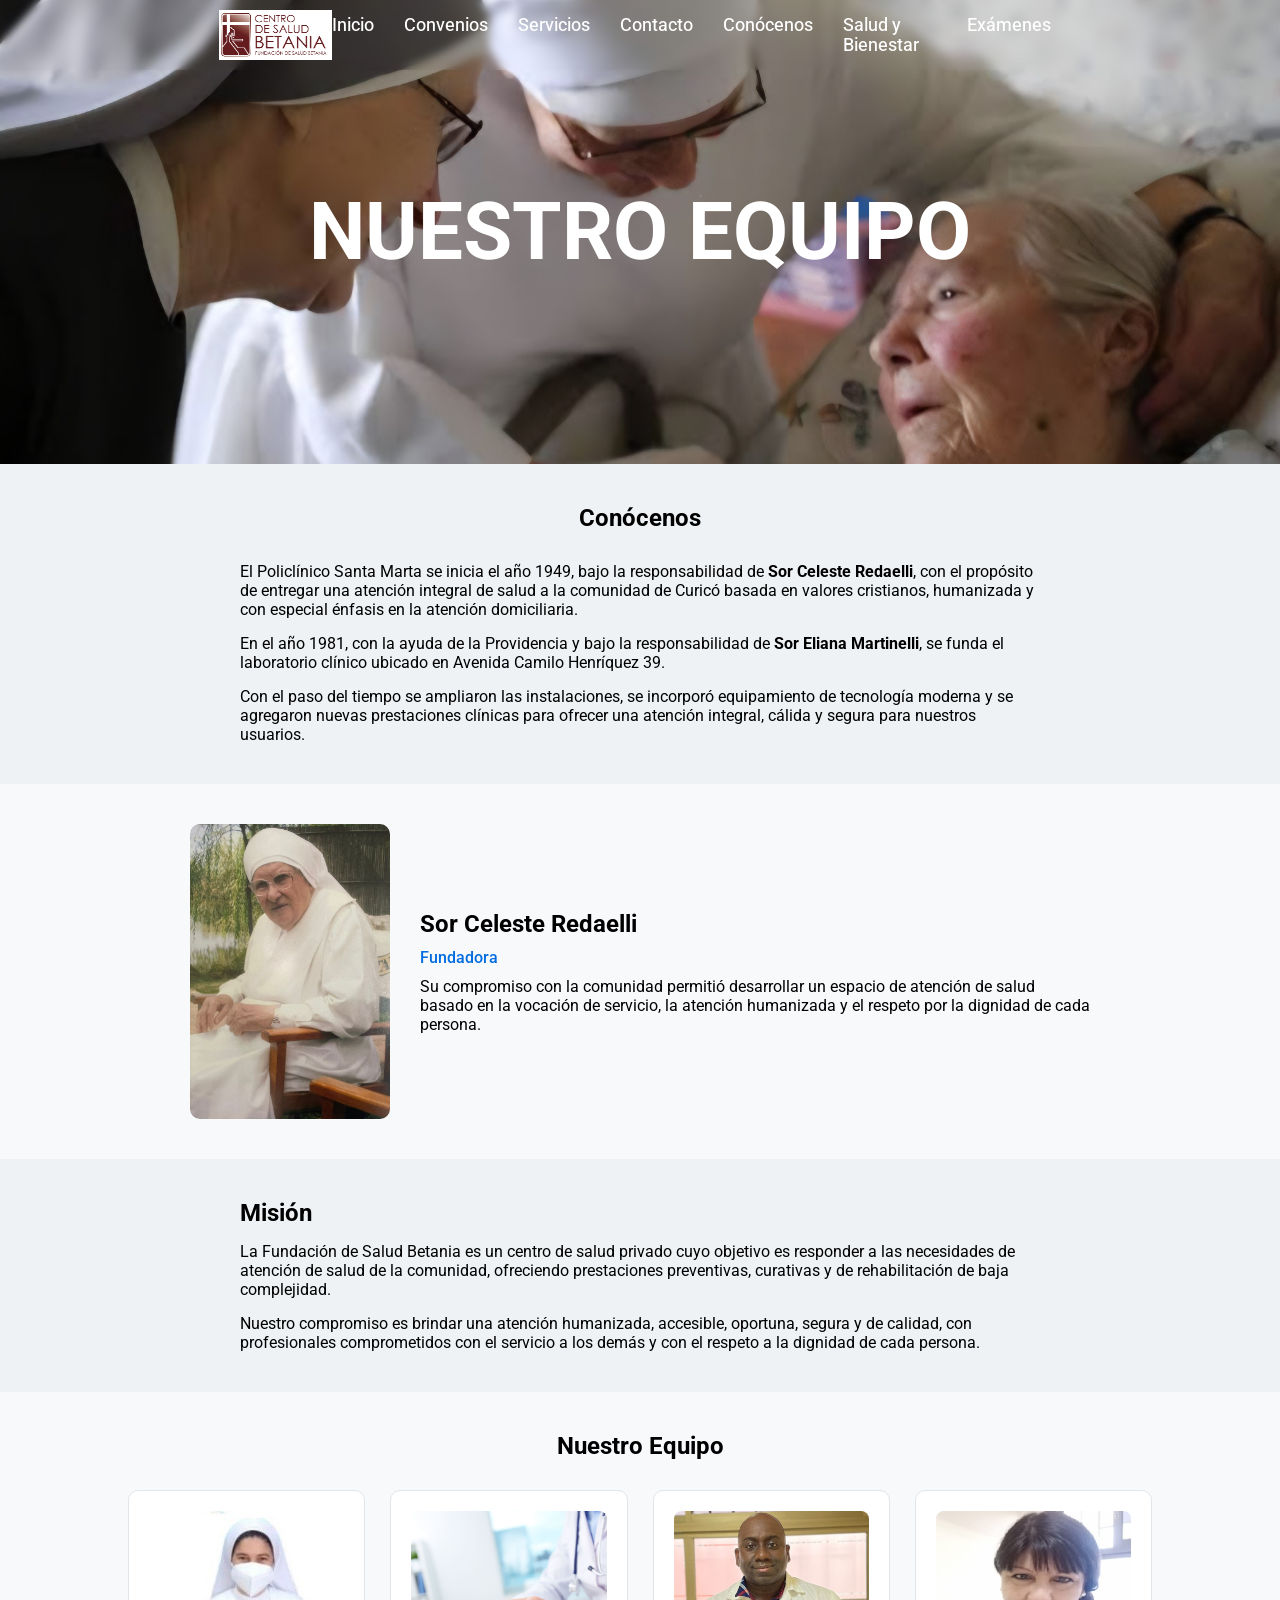
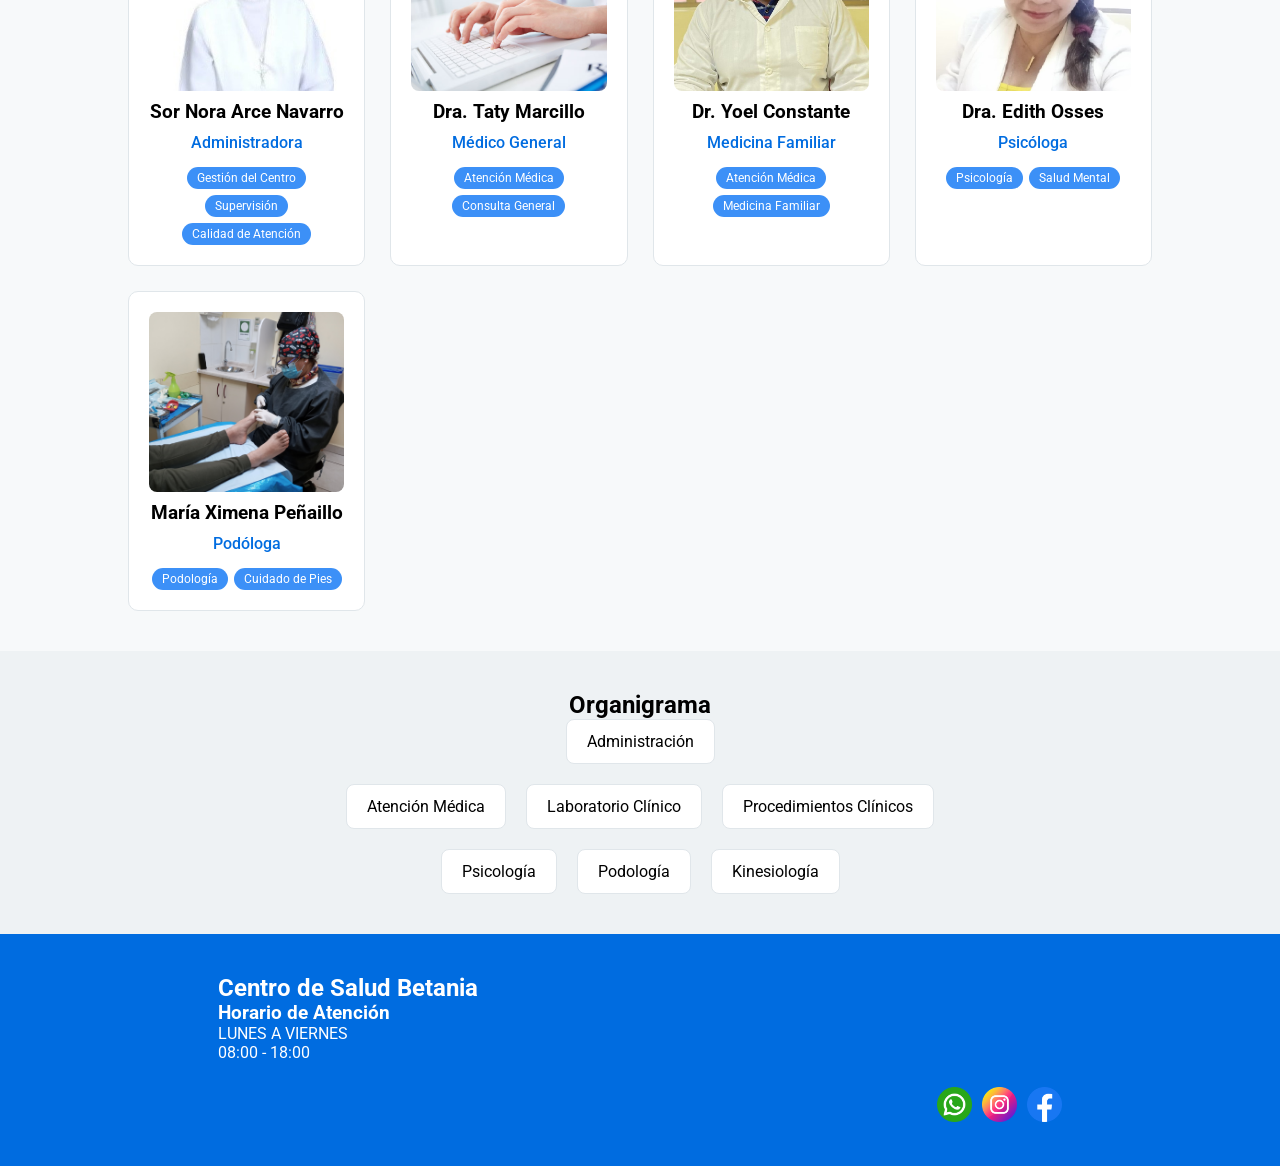
==== pages/conocenos.html @ d50548a1 "first_commit" ====
<!DOCTYPE html>
<html lang="es">
<head>
  <meta charset="UTF-8">
  <meta name="viewport" content="width=device-width, initial-scale=1.0">
  <link rel="stylesheet" href="/styles/main_components.css">
  <link rel="stylesheet" href="/styles/conocenos.css">
  <title>Conócenos | Cen. de Salud Betania</title>
</head>
<body>
  <!-- NAVEGATION -->
  <header>
    <div class="header_container">
      <img src="../res/image.png" alt="">
      <section class="navegation">
        <a href="../index.html">Inicio</a>
        <a href="../pages/convenio.html">Convenios</a>
        <a href="../pages/servicios.html">Servicios</a>
        <a href="../pages/contacto.html">Contacto</a>
        <a href="../pages/conocenos.html">Conócenos</a>
        <a href="../pages/propaganda.html">Salud y Bienestar</a>
        <a href="http://181.212.107.154" class="exam">Exámenes</a>
      </section>
    </div>
  </header>

  <!-- CONTENT -->
  <main>
    <div class="title_banner">
      <img src="../res/home/banner_3.jpeg" alt="" width="100%">
      <h1>NUESTRO EQUIPO</h1>
    </div>

    <section class="about_container">
      <h1>Conócenos</h1>
      <div class="about_intro">
        <p>
        El Policlínico Santa Marta se inicia el año 1949, bajo la responsabilidad de 
        <strong>Sor Celeste Redaelli</strong>, con el propósito de entregar una atención 
        integral de salud a la comunidad de Curicó basada en valores cristianos, 
        humanizada y con especial énfasis en la atención domiciliaria.
        </p>
        <p>
        En el año 1981, con la ayuda de la Providencia y bajo la responsabilidad de 
        <strong>Sor Eliana Martinelli</strong>, se funda el laboratorio clínico ubicado en 
        Avenida Camilo Henríquez 39.
        </p>
        <p>
        Con el paso del tiempo se ampliaron las instalaciones, se incorporó equipamiento 
        de tecnología moderna y se agregaron nuevas prestaciones clínicas para ofrecer 
        una atención integral, cálida y segura para nuestros usuarios.
        </p>
      </div>
    </section>

    <section class="founder_section">
      <div class="founder_card">
      <img src="../res/team/SorCeleste1.jpeg" alt="Sor Celeste Redaelli">
        <div class="founder_text">
          <h2>Sor Celeste Redaelli</h2>
          <p class="role">Fundadora</p>
          <p>
          Su compromiso con la comunidad permitió desarrollar un espacio de atención 
          de salud basado en la vocación de servicio, la atención humanizada y el 
          respeto por la dignidad de cada persona.
          </p>
        </div>
      </div>
    </section>

    <section class="mission_section">
      <div class="mission_card">
        <h2>Misión</h2>
        <p>
        La Fundación de Salud Betania es un centro de salud privado cuyo objetivo es 
        responder a las necesidades de atención de salud de la comunidad, ofreciendo 
        prestaciones preventivas, curativas y de rehabilitación de baja complejidad.
        </p>
        <p>
        Nuestro compromiso es brindar una atención humanizada, accesible, oportuna, 
        segura y de calidad, con profesionales comprometidos con el servicio a los 
        demás y con el respeto a la dignidad de cada persona.
        </p>
      </div>
    </section>

    <section class="team_section">
      <h2>Nuestro Equipo</h2>
      <div class="team_grid">
        <article class="team_card">
          <img src="../res/team/sornora2.jpg" alt="Sor Nora">
          <h3>Sor Nora Arce Navarro</h3>
          <p class="role">Administradora</p>
          <div class="badges">
            <span class="badge">Gestión del Centro</span>
            <span class="badge">Supervisión</span>
            <span class="badge">Calidad de Atención</span>
          </div>
        </article>

        <article class="team_card">
          <img src="../res/team/taty.jpg" alt="Dra Taty">
          <h3>Dra. Taty Marcillo</h3>
          <p class="role">Médico General</p>
          <div class="badges">
            <span class="badge">Atención Médica</span>
            <span class="badge">Consulta General</span>
          </div>
        </article>

        <article class="team_card">
          <img src="../res/team/doctorjoel2.jpeg" alt="Dr Yoel">
          <h3>Dr. Yoel Constante</h3>
          <p class="role">Medicina Familiar</p>
          <div class="badges">
            <span class="badge">Atención Médica</span>
            <span class="badge">Medicina Familiar</span>
          </div>
        </article>

        <article class="team_card">
          <img src="../res/team/sicologa.jpg" alt="Dra Edith">
          <h3>Dra. Edith Osses</h3>
          <p class="role">Psicóloga</p>
          <div class="badges">
            <span class="badge">Psicología</span>
            <span class="badge">Salud Mental</span>
          </div>
        </article>

        <article class="team_card">
          <img src="../res/team/maria.jpg" alt="Esp María">
          <h3>María Ximena Peñaillo</h3>
          <p class="role">Podóloga</p>
          <div class="badges">
            <span class="badge">Podología</span>
            <span class="badge">Cuidado de Pies</span>
          </div>
        </article>
      </div>
    </section>

    <section class="organigrama_section">
      <h2>Organigrama</h2>
      <div class="organigrama">
        <div class="org_level">
          <div class="org_box">Administración</div>
        </div>
        <div class="org_level">
          <div class="org_box">Atención Médica</div>
          <div class="org_box">Laboratorio Clínico</div>
          <div class="org_box">Procedimientos Clínicos</div>
        </div>
        <div class="org_level">
          <div class="org_box">Psicología</div>
          <div class="org_box">Podología</div>
          <div class="org_box">Kinesiología</div>
        </div>
      </div>
    </section>
  </main>

  <!-- CONTACT -->
  <footer>
    <div class="content">
      <section>
        <h1>Centro de Salud Betania</h1>
        <div class="business_hours">
          <section>
            <h3>Horario de Atención</h3>
          </section>
          <section>
            <p>LUNES A VIERNES</p>
            <p>08:00 - 18:00</p>
          </section>
        </div>
      </section>
      
      <section class="extra">
        
      </section>
    </div>

    <div class="social_buttons">
      <a href="" class="social"><img src="../res/whatsapp.png" alt=""></a>
      <a href="" class="social"><img src="../res/instagram.png" alt=""></a>
      <a href="" class="social"><img src="../res/facebook.png" alt=""></a>
    </div>
  </footer>
</body>
<script src="../scripts/header.js"></script>
</html>
---- styles/main_components.css ----
@import url('https://fonts.googleapis.com/css2?family=Roboto:ital,wght@0,100..900;1,100..900&display=swap');
/* COLORS */
:root {
  --primary_font :#000;
  --secondary_font :#fff;

  --primary: #3c90f7;

  --blue: #007bff;
  --indigo: #6610f2;
  --purple: #6f42c1;
  --pink: #e83e8c;
  --red: #dc3545;
  --orange: #fd7e14;
  --yellow: #ffc107;
  --green: #71bc42;
  --teal: #20c997;
  --cyan: #17a2b8;
  --white: #fff;
  --gray: #6c757d;
  --gray-dark: #343a40;
  --secondary: #8cba51;
  --success: #71bc42;
  --info: #17a2b8;
  --warning: #ffc107;
  --danger: #dc3545;
  --light: #f8f9fa;
  --dark: #343a40;

  --neutral: #5F6B73;

  --background-main: #F7F9FA;
  --background-section: #EEF2F4;
  --background-card: #FFFFFF;

  --success: #2E7D32;
  --warning: #E6A700;
  --error: #C62828;

  --primary-hover: #006ce0;
  --border-light: #E0E6EA;
  --high-contrast: #000;

  --deal: #6cd9e7;
}

* {
  border: 0;
  margin: 0;
  font-family: "Open Sans", -apple-system, BlinkMacSystemFont, 
               "Segoe UI", Roboto, "Helvetica Neue", Arial, 
               "Noto Sans", sans-serif, "Apple Color Emoji", 
               "Segoe UI Emoji", "Segoe UI Symbol", "Noto Color Emoji";
}

body {
  display: flex;
  flex-direction: column;
  height:100%;
  margin:0;
  min-height:100vh;

  background-color: var(--background-main);
}

main {
  position: relative;
  min-height: 100vh;
  z-index: 1;
}

/* HEADER COMPONENTS */
header {
  position: fixed;
  top: 0;
  left: 0;
  width: 100%;
  height: 70px;

  display: flex;
  justify-content: center;

  background-color: transparent;
  transition: all 0.4s ease;
  backdrop-filter: blur(4px);

  z-index: 1000;
}

/* AFTER-SCROLL */
header.scrolled {
  background-color: rgba(124,124,124,0.4);
  box-shadow: 0 2px 10px rgba(0,0,0,0.1);
  backdrop-filter: blur(8px);
}

header img {
  height: 50px;
  width: 120px;
}

header img {
  transition: all 0.3s ease;
  /* filter: brightness(0) invert(1); */
}

header.scrolled img {
  filter: none;
}

.header_container {
  display: flex;
  width: 65vw;
  align-items: center;
  justify-content: space-between;
  padding-right: 10px;
}

.navegation {
  display: flex;
  gap: 30px;
}

.header_container a {
  text-decoration: none;
  color: var(--secondary_font);
  font-size: 1.1rem;
  font-weight: 450;
  transition: all 300ms ease;
}

.header_container a:hover {
  color: var(--primary); 
}

/* BANNERS */
.title_banner { 
  display: flex;
  align-items: center;
  justify-content: space-around;
  user-select: none;
}
.title_banner h1 {
  position: absolute;
  font-size: 5rem;
  font-weight: bolder;
  color: var(--background-card);
}

.social_buttons {
  display: flex;
  padding-top: 25px;
  gap: 10px;
  justify-content: end;
}

.social img {
  width: 35px;
  height: 35px;
}

/* FOOTER */
footer {
  padding: 40px 17%;
  background-color: var(--primary-hover);
  color: white;
  display: block;
}

footer.content {
  display: flex;
}

/* CAMBIO */
.service_card{
  position: relative;
  overflow: hidden;
  border-radius: 10px;
  height: 260px;
  cursor: pointer;
}

/* FRONT */
.front_card{
  width: 100%;
  height: 100%;
  position: relative;
}

.front_card img{
  width: 100%;
  height: 100%;
  object-fit: cover;
  display: block;
}

/* título encima */
.front_card h3{
  position: absolute;
  bottom: 10px;
  left: 15px;
  color: white;
  z-index: 2;
}

/* oscurecer imagen */
.front_card::after{
  content:"";
  position:absolute;
  inset:0;
  background: rgba(0,0,0,0.3);
}

/* CONTENT (OCULTO) */
.content_card{
  position: absolute;
  inset: 0;

  display:flex;
  flex-direction:column;
  gap:10px;

  padding:20px;

  opacity: 0;
  transform: translateY(20px);

  color: white;

  /* EFECTO VIDRIO */
  background: rgba(0,0,0,0.4);
  backdrop-filter: blur(6px);

  transition: all 0.4s ease;
}

/* HOVER */
.service_card:hover .content_card{
  opacity: 1;
  transform: translateY(0);
}
---- styles/conocenos.css ----
.about_container{
padding:40px 10%;
background:var(--background-section);
}

.about_container h1{
text-align:center;
margin-bottom:30px;
}

.about_intro{
max-width:800px;
margin:auto;
display:flex;
flex-direction:column;
gap:15px;
color:var(--text-secondary);
}


/* FUNDADORA */

.founder_section{
padding:40px 10%;
background:var(--background-main);
}

.founder_card{
display:flex;
gap:30px;
align-items:center;
max-width:900px;
margin:auto;
}

.founder_card img{
width:200px;
border-radius:10px;
}

.founder_text{
display:flex;
flex-direction:column;
gap:10px;
}

.role{
color:var(--primary-hover);
font-weight:500;
}


/* MISION */

.mission_section{
padding:40px 10%;
background:var(--background-section);
}

.mission_card{
max-width:800px;
margin:auto;
display:flex;
flex-direction:column;
gap:15px;
}


/* EQUIPO */

.team_section{
padding:40px 10%;
background:var(--background-main);
}

.team_section h2{
text-align:center;
margin-bottom:30px;
}

.team_grid{
display:grid;
grid-template-columns:repeat(auto-fit,minmax(220px,1fr));
gap:25px;
}

.team_card{
background:var(--background-card);
border:1px solid var(--border-light);
border-radius:10px;
padding:20px;
text-align:center;
display:flex;
flex-direction:column;
gap:10px;
transition:0.25s;
}

.team_card:hover{
transform:translateY(-4px);
box-shadow:0 8px 20px rgba(0,0,0,0.08);
}

.team_card img{
width:100%;
height:180px;
object-fit:cover;
border-radius:8px;
}

.badges{
display:flex;
flex-wrap:wrap;
gap:6px;
justify-content:center;
margin-top:5px;
}

.badge{
background:var(--primary);
color:white;
padding:4px 10px;
border-radius:20px;
font-size:0.75rem;
}


/* ORGANIGRAMA */

.organigrama_section{
padding:40px 10%;
background:var(--background-section);
text-align:center;
}

.organigrama{
display:flex;
flex-direction:column;
gap:20px;
align-items:center;
}

.org_level{
display:flex;
gap:20px;
flex-wrap:wrap;
justify-content:center;
}

.org_box{
background:var(--background-card);
border:1px solid var(--border-light);
padding:12px 20px;
border-radius:8px;
}
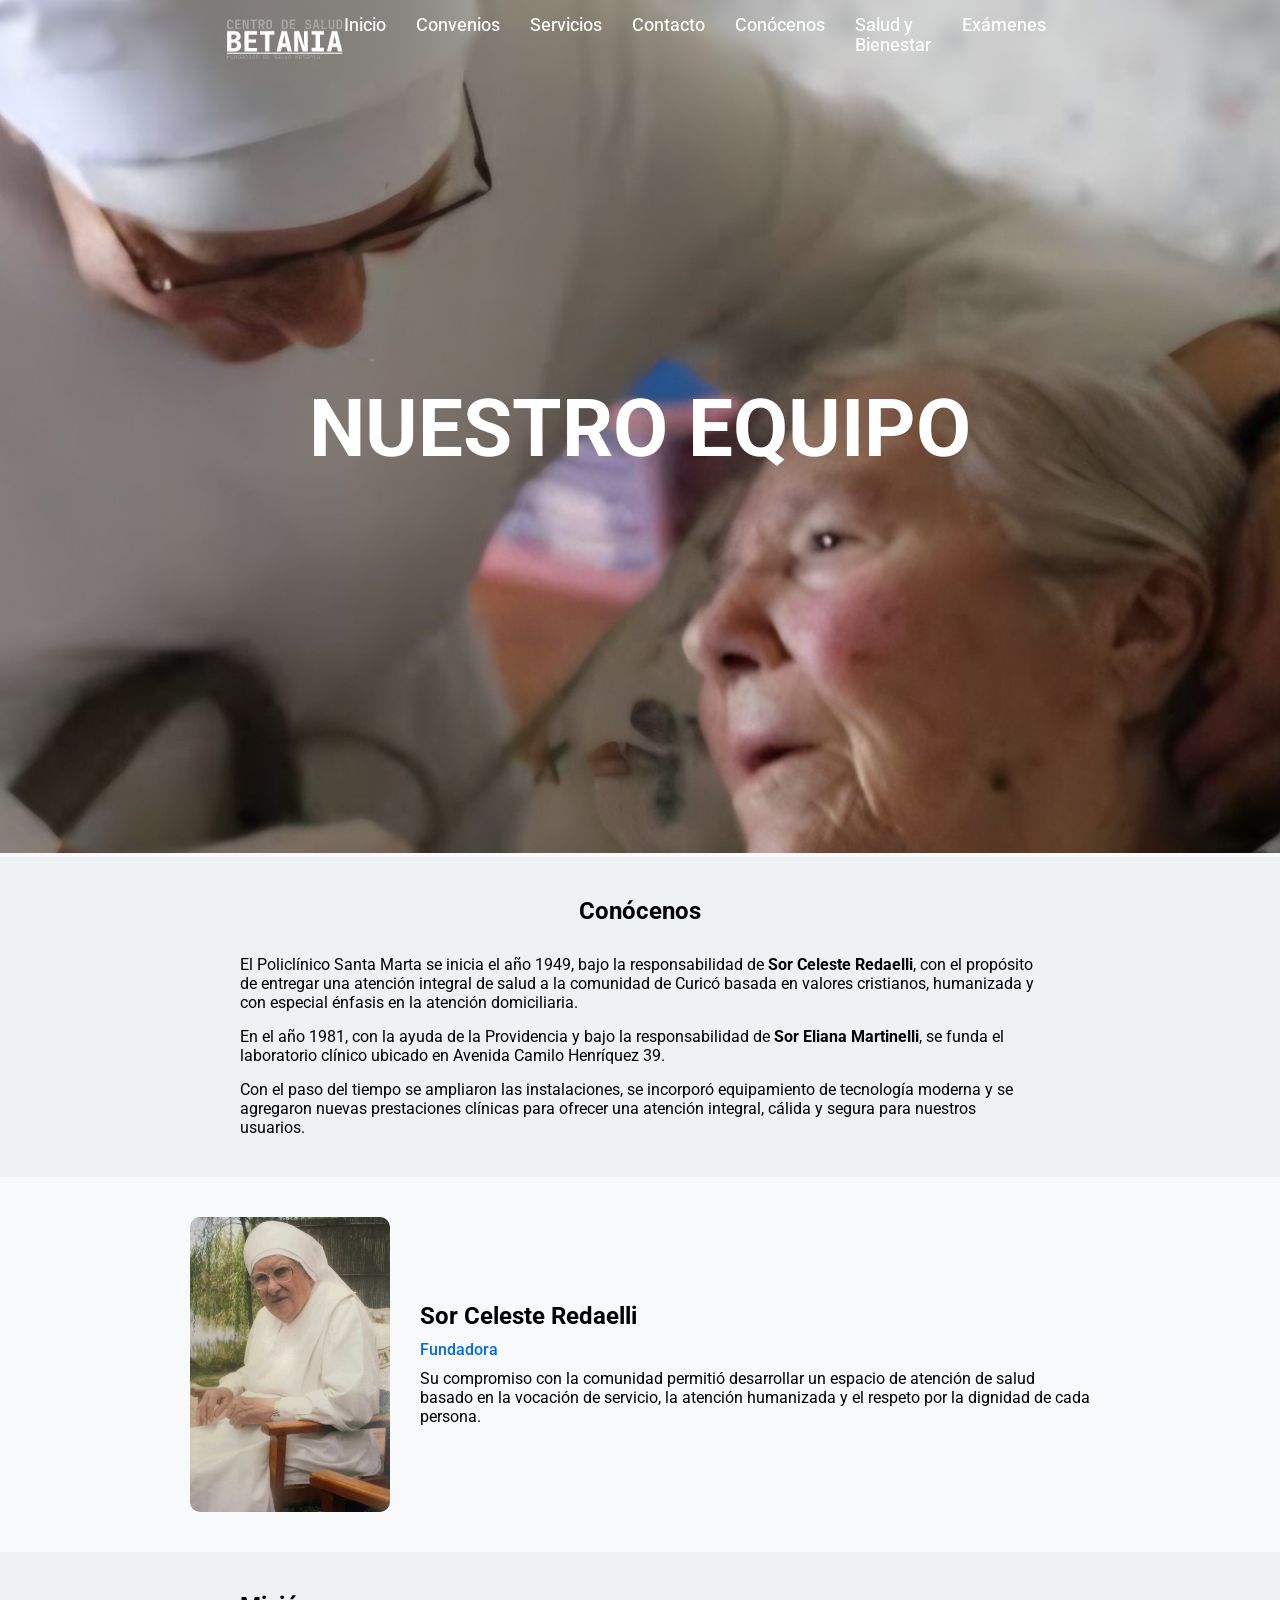
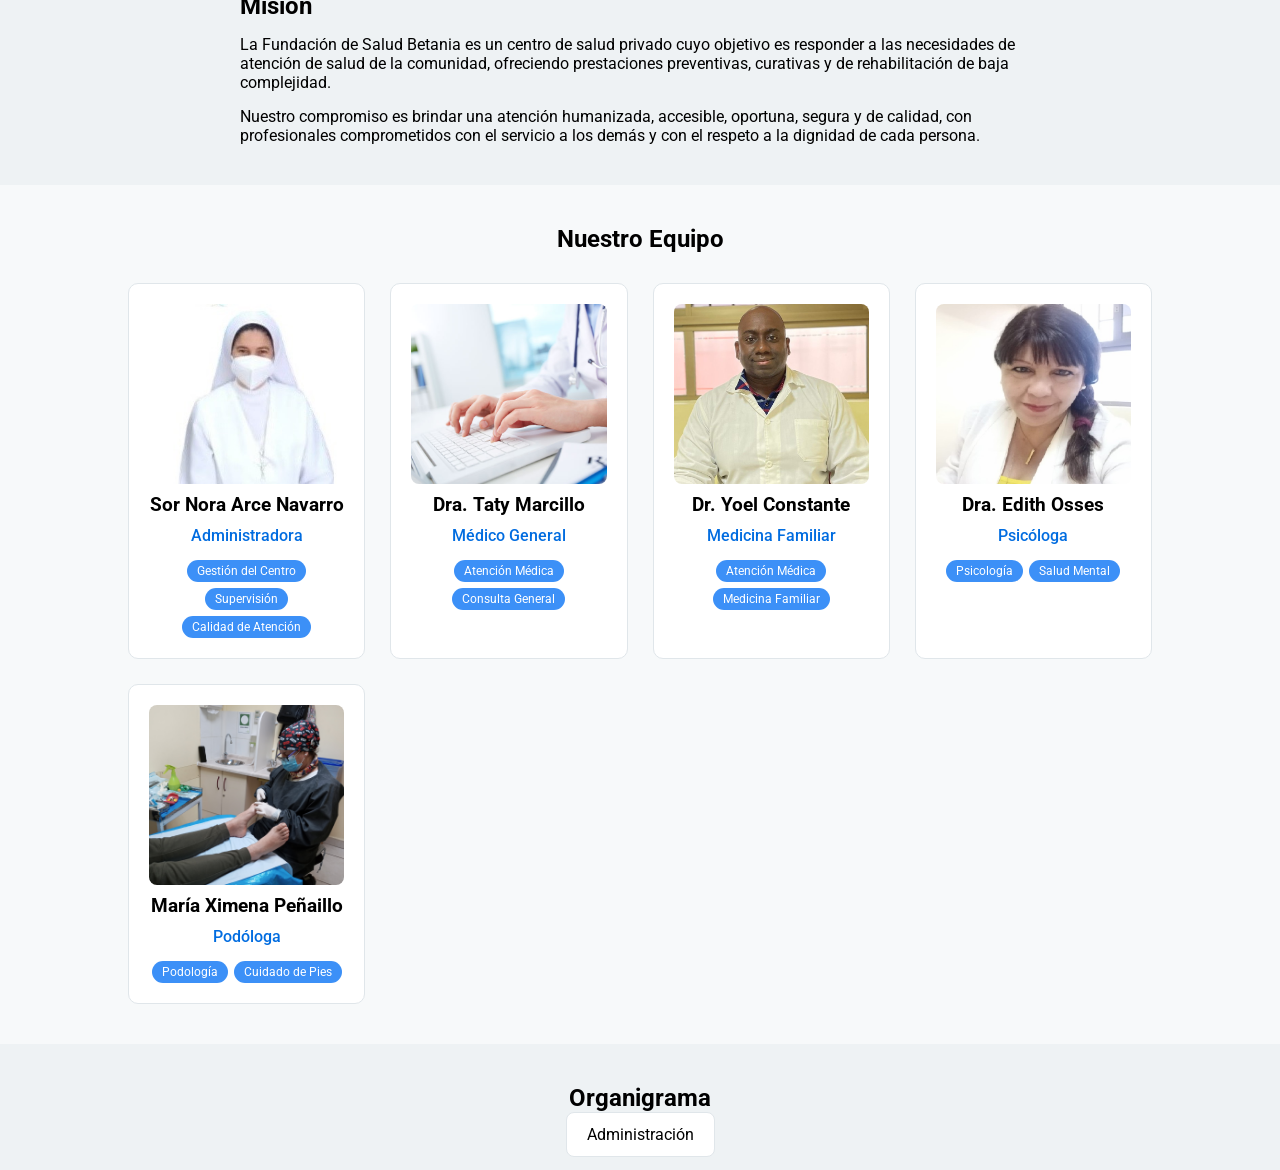
==== commit cada01a4: "mobile beta-2" ====
--- a/pages/conocenos.html
+++ b/pages/conocenos.html
@@ -12,7 +12,8 @@
   <header>
     <div class="header_container">
       <img src="../res/image.png" alt="">
-      <section class="navegation">
+      <button class="menu_toggle" id="menu-toggle">☰</button>
+      <section class="navegation" id="nav">
         <a href="../index.html">Inicio</a>
         <a href="../pages/convenio.html">Convenios</a>
         <a href="../pages/servicios.html">Servicios</a>
@@ -27,7 +28,10 @@
   <!-- CONTENT -->
   <main>
     <div class="title_banner">
-      <img src="../res/home/banner_3.jpeg" alt="" width="100%">
+      <picture>
+        <source srcset="/res/home/banner_3m.jpeg" media="(max-width: 768px)">
+        <img src="../res/home/banner_3.jpeg" alt="" width="100%">
+      </picture>
       <h1>NUESTRO EQUIPO</h1>
     </div>
 
@@ -189,4 +193,5 @@
   </footer>
 </body>
 <script src="../scripts/header.js"></script>
+<script src="/scripts/navmenu.js"></script>
 </html>
--- a/styles/main_components.css
+++ b/styles/main_components.css
@@ -1,75 +1,71 @@
+
 @import url('https://fonts.googleapis.com/css2?family=Roboto:ital,wght@0,100..900;1,100..900&display=swap');
-/* COLORS */
+
+/* VARIABLES */
 :root {
-  --primary_font :#000;
-  --secondary_font :#fff;
-
+  /* FONT COLORS */
+  --primary_font: #000;
+  --secondary_font: #fff;
+
+  /* BASE COLORS */
   --primary: #3c90f7;
-
-  --blue: #007bff;
-  --indigo: #6610f2;
-  --purple: #6f42c1;
-  --pink: #e83e8c;
-  --red: #dc3545;
-  --orange: #fd7e14;
-  --yellow: #ffc107;
-  --green: #71bc42;
-  --teal: #20c997;
-  --cyan: #17a2b8;
+  --primary-hover: #006ce0;
+
+  --secondary: #8cba51;
+
+  /* STATUS */
+  --success: #2E7D32;
+  --warning: #E6A700;
+  --error: #C62828;
+
+  /* NEUTRALS */
   --white: #fff;
   --gray: #6c757d;
   --gray-dark: #343a40;
-  --secondary: #8cba51;
-  --success: #71bc42;
-  --info: #17a2b8;
-  --warning: #ffc107;
-  --danger: #dc3545;
-  --light: #f8f9fa;
-  --dark: #343a40;
-
   --neutral: #5F6B73;
 
+  /* BACKGROUNDS */
   --background-main: #F7F9FA;
   --background-section: #EEF2F4;
   --background-card: #FFFFFF;
 
-  --success: #2E7D32;
-  --warning: #E6A700;
-  --error: #C62828;
-
-  --primary-hover: #006ce0;
+  /* UI */
   --border-light: #E0E6EA;
   --high-contrast: #000;
 
+  /* EXTRA */
   --deal: #6cd9e7;
 }
 
-* {
+/* RESET / BASE */
+*,
+*::before,
+*::after {
+  box-sizing: border-box;
+  margin: 0;
   border: 0;
-  margin: 0;
+}
+
+body {
   font-family: "Open Sans", -apple-system, BlinkMacSystemFont, 
                "Segoe UI", Roboto, "Helvetica Neue", Arial, 
-               "Noto Sans", sans-serif, "Apple Color Emoji", 
-               "Segoe UI Emoji", "Segoe UI Symbol", "Noto Color Emoji";
-}
-
-body {
+               "Noto Sans", sans-serif;
+               
   display: flex;
   flex-direction: column;
-  height:100%;
-  margin:0;
-  min-height:100vh;
-
+
+  min-height: 100vh;
   background-color: var(--background-main);
 }
 
+/* LAYOUT */
 main {
   position: relative;
   min-height: 100vh;
   z-index: 1;
 }
 
-/* HEADER COMPONENTS */
+/*  HEADER */
 header {
   position: fixed;
   top: 0;
@@ -81,65 +77,69 @@
   justify-content: center;
 
   background-color: transparent;
+  backdrop-filter: blur(4px);
+
   transition: all 0.4s ease;
-  backdrop-filter: blur(4px);
-
   z-index: 1000;
 }
 
-/* AFTER-SCROLL */
+/* scroll status */
 header.scrolled {
   background-color: rgba(124,124,124,0.4);
   box-shadow: 0 2px 10px rgba(0,0,0,0.1);
   backdrop-filter: blur(8px);
 }
 
+/* contenedor interno */
+.header_container {
+  display: flex;
+  align-items: center;
+  justify-content: space-between;
+
+  width: 65vw;
+  padding-right: 10px;
+}
+
+/* logo */
 header img {
+  width: 120px;
   height: 50px;
-  width: 120px;
-}
-
-header img {
   transition: all 0.3s ease;
-  /* filter: brightness(0) invert(1); */
-}
-
+}
+
+/* TODO futuramente cambiar filtros del logo */
 header.scrolled img {
   filter: none;
 }
 
-.header_container {
-  display: flex;
-  width: 65vw;
-  align-items: center;
-  justify-content: space-between;
-  padding-right: 10px;
-}
-
+/* navegación */
 .navegation {
   display: flex;
   gap: 30px;
 }
 
 .header_container a {
-  text-decoration: none;
-  color: var(--secondary_font);
   font-size: 1.1rem;
   font-weight: 450;
-  transition: all 300ms ease;
+  color: var(--secondary_font);
+  text-decoration: none;
+
+  transition: all 0.3s ease;
 }
 
 .header_container a:hover {
-  color: var(--primary); 
-}
-
-/* BANNERS */
-.title_banner { 
+  color: var(--primary);
+}
+
+/* CONTENT */
+/* BANNER */
+.title_banner {
   display: flex;
   align-items: center;
   justify-content: space-around;
   user-select: none;
 }
+
 .title_banner h1 {
   position: absolute;
   font-size: 5rem;
@@ -147,11 +147,13 @@
   color: var(--background-card);
 }
 
+/* SOCIAL */
 .social_buttons {
   display: flex;
+  justify-content: flex-end;
+  gap: 10px;
+
   padding-top: 25px;
-  gap: 10px;
-  justify-content: end;
 }
 
 .social img {
@@ -161,81 +163,94 @@
 
 /* FOOTER */
 footer {
+  display: block;
   padding: 40px 17%;
+
   background-color: var(--primary-hover);
-  color: white;
-  display: block;
+  color: var(--white);
 }
 
 footer.content {
   display: flex;
 }
 
-/* CAMBIO */
-.service_card{
-  position: relative;
-  overflow: hidden;
-  border-radius: 10px;
-  height: 260px;
-  cursor: pointer;
-}
-
-/* FRONT */
-.front_card{
-  width: 100%;
-  height: 100%;
-  position: relative;
-}
-
-.front_card img{
-  width: 100%;
-  height: 100%;
-  object-fit: cover;
-  display: block;
-}
-
-/* título encima */
-.front_card h3{
-  position: absolute;
-  bottom: 10px;
-  left: 15px;
-  color: white;
-  z-index: 2;
-}
-
-/* oscurecer imagen */
-.front_card::after{
-  content:"";
-  position:absolute;
-  inset:0;
-  background: rgba(0,0,0,0.3);
-}
-
-/* CONTENT (OCULTO) */
-.content_card{
-  position: absolute;
-  inset: 0;
-
-  display:flex;
-  flex-direction:column;
-  gap:10px;
-
-  padding:20px;
-
-  opacity: 0;
-  transform: translateY(20px);
-
-  color: white;
-
-  /* EFECTO VIDRIO */
-  background: rgba(0,0,0,0.4);
-  backdrop-filter: blur(6px);
-
-  transition: all 0.4s ease;
-}
-
-/* HOVER */
-.service_card:hover .content_card{
-  opacity: 1;
-  transform: translateY(0);
+/* MOBILE VERSION */
+@media (max-width: 768px) {
+  .header_container {
+    width: 100%;
+    padding: 0 15px;
+  }
+  
+  .title_banner h1 {
+    font-size: 2rem;
+    text-align: center;
+  }
+
+  /*  NAV MENU */
+  
+  .menu_toggle {
+    display: block;
+    font-size: 2rem;
+    background: none;
+    color: white;
+    cursor: pointer;
+  }
+
+  .navegation {
+    position: absolute;
+    top: 70px;
+    left: 0;
+    width: 100%;
+
+    display: flex;
+    flex-direction: column;
+    gap: 0;
+
+    max-height: 0;
+    overflow: hidden;
+    background-color: rgba(124,124,124,0.4);
+    backdrop-filter: blur(8px);
+
+    transition: max-height 0.3s ease;
+  }
+
+  .navegation a {
+    padding: 15px 10px;
+  }
+
+  .navegation.active {
+    max-height: 600px;
+  }
+}
+
+/* DESKTOP MENU HIDDING */
+@media (min-width: 768px) {
+  .menu_toggle {
+    display: none;
+  }
+  .navegation {
+    position: static;
+    max-height: none;
+    overflow: visible;
+
+    flex-direction: row;
+    background: none;
+    padding: 0;
+  }
+}
+
+@media (max-width: 768px) {
+  header {
+    backdrop-filter: none;
+  }
+
+  .navegation {
+    position: fixed;
+    top: 70px;
+    left: 0;
+    width: 100%;
+
+    background-color: rgba(124,124,124,0.2);
+    backdrop-filter: blur(8px);
+  }
 }
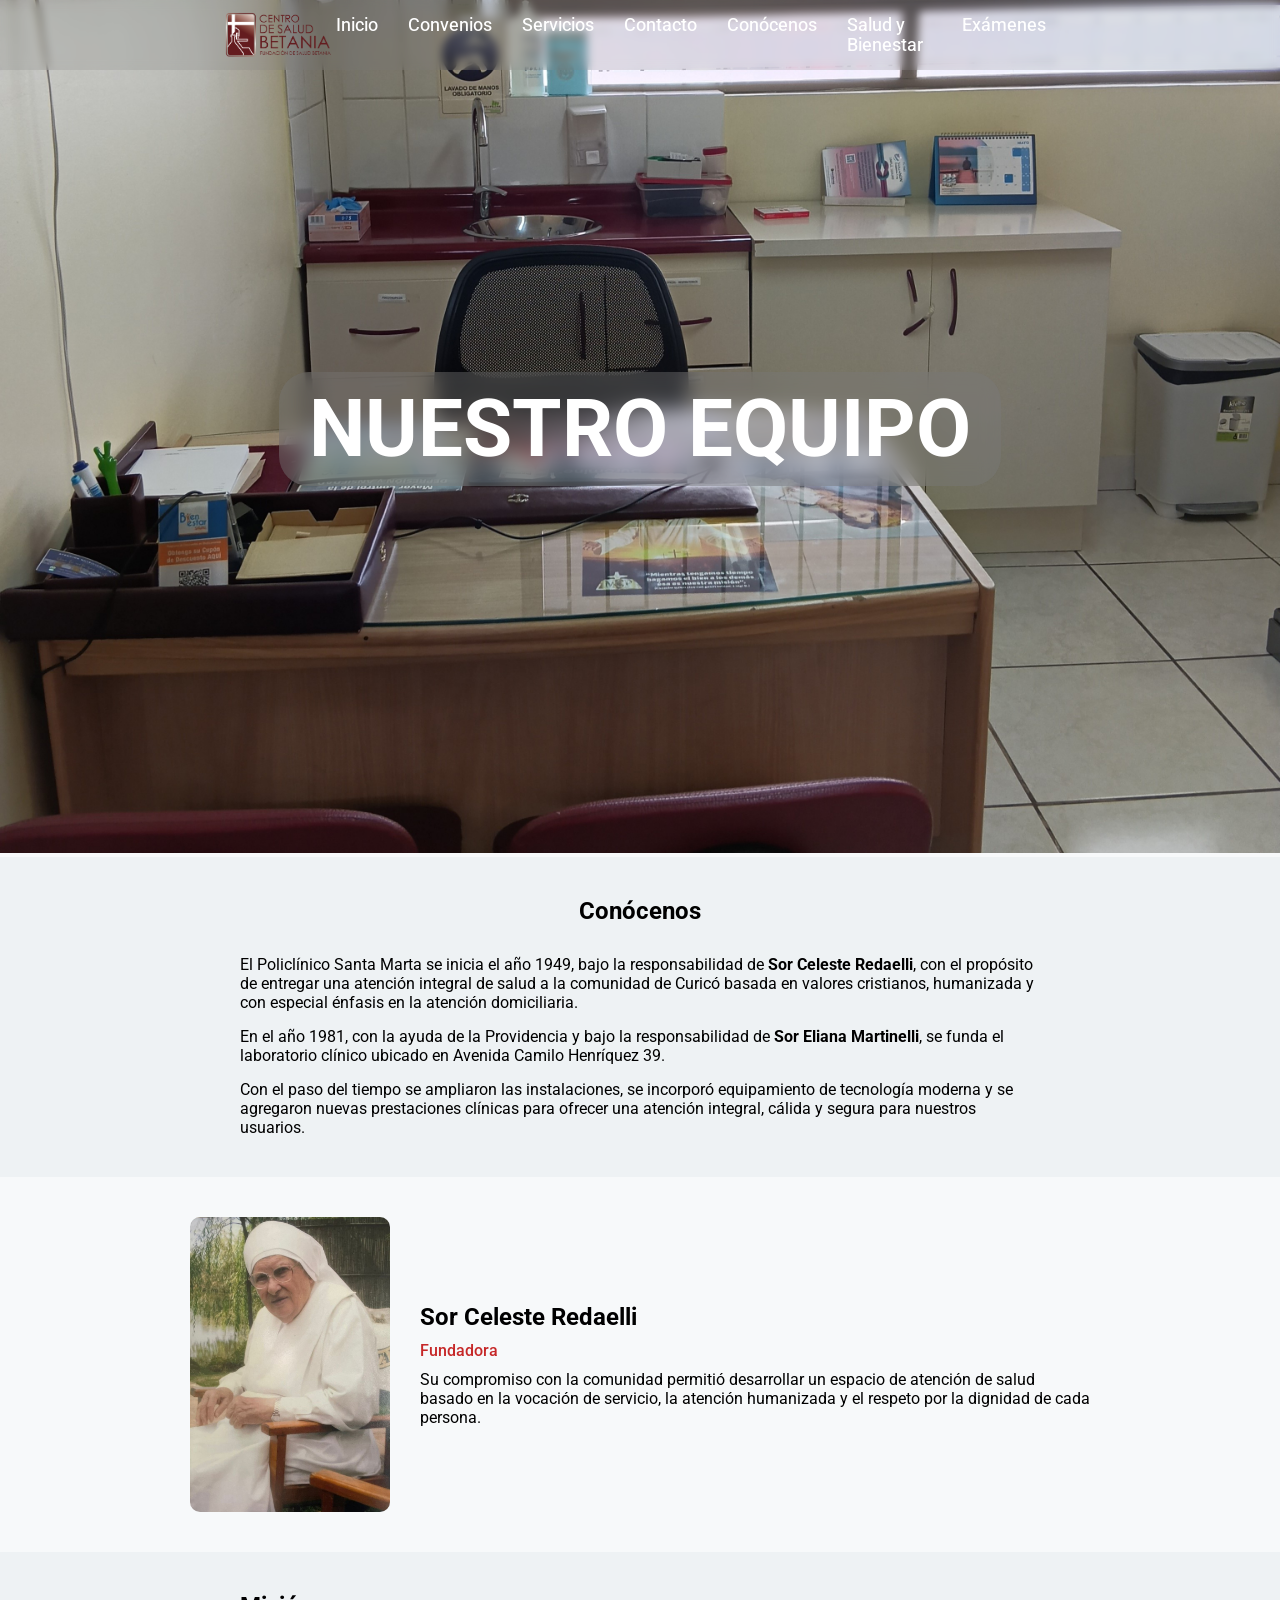
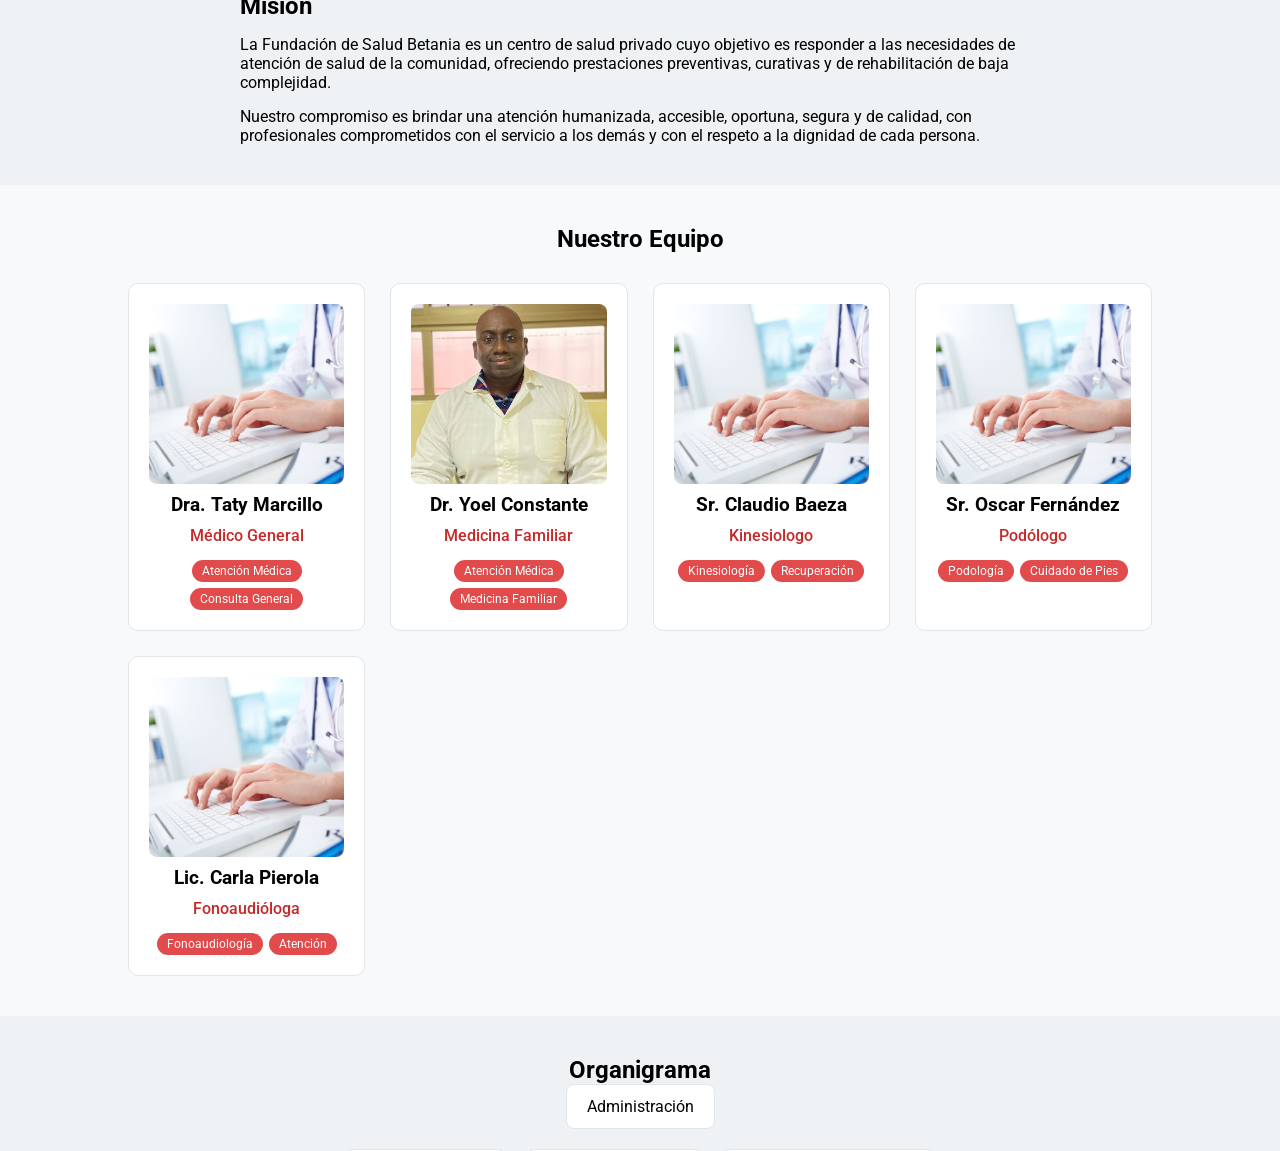
==== commit 9feeb69d: "second_rev" ====
--- a/pages/conocenos.html
+++ b/pages/conocenos.html
@@ -29,8 +29,8 @@
   <main>
     <div class="title_banner">
       <picture>
-        <source srcset="/res/home/banner_3m.jpeg" media="(max-width: 768px)">
-        <img src="../res/home/banner_3.jpeg" alt="" width="100%">
+        <source srcset="/res/home/banner_5m.jpg" media="(max-width: 768px)">
+        <img src="../res/home/banner_5.jpg" alt="" width="100%">
       </picture>
       <h1>NUESTRO EQUIPO</h1>
     </div>
@@ -91,6 +91,7 @@
     <section class="team_section">
       <h2>Nuestro Equipo</h2>
       <div class="team_grid">
+        <!--
         <article class="team_card">
           <img src="../res/team/sornora2.jpg" alt="Sor Nora">
           <h3>Sor Nora Arce Navarro</h3>
@@ -100,7 +101,7 @@
             <span class="badge">Supervisión</span>
             <span class="badge">Calidad de Atención</span>
           </div>
-        </article>
+        </article>-->
 
         <article class="team_card">
           <img src="../res/team/taty.jpg" alt="Dra Taty">
@@ -123,22 +124,32 @@
         </article>
 
         <article class="team_card">
-          <img src="../res/team/sicologa.jpg" alt="Dra Edith">
-          <h3>Dra. Edith Osses</h3>
-          <p class="role">Psicóloga</p>
-          <div class="badges">
-            <span class="badge">Psicología</span>
-            <span class="badge">Salud Mental</span>
-          </div>
-        </article>
-
-        <article class="team_card">
-          <img src="../res/team/maria.jpg" alt="Esp María">
-          <h3>María Ximena Peñaillo</h3>
-          <p class="role">Podóloga</p>
+          <img src="../res/team/taty.jpg" alt="Dra Edith">
+          <h3>Sr. Claudio Baeza</h3>
+          <p class="role">Kinesiologo</p>
+          <div class="badges">
+            <span class="badge">Kinesiología</span>
+            <span class="badge">Recuperación</span>
+          </div>
+        </article>
+
+        <article class="team_card">
+          <img src="../res/team/taty.jpg" alt="Esp María">
+          <h3>Sr. Oscar Fernández</h3>
+          <p class="role">Podólogo</p>
           <div class="badges">
             <span class="badge">Podología</span>
             <span class="badge">Cuidado de Pies</span>
+          </div>
+        </article>
+
+        <article class="team_card">
+          <img src="../res/team/taty.jpg" alt="Esp María">
+          <h3>Lic. Carla Pierola</h3>
+          <p class="role">Fonoaudióloga</p>
+          <div class="badges">
+            <span class="badge">Fonoaudiología</span>
+            <span class="badge">Atención</span>
           </div>
         </article>
       </div>
@@ -175,7 +186,7 @@
           </section>
           <section>
             <p>LUNES A VIERNES</p>
-            <p>08:00 - 18:00</p>
+            <p>08:00 a 13:00 - 14:00 a 18:00 </p>
           </section>
         </div>
       </section>
--- a/styles/main_components.css
+++ b/styles/main_components.css
@@ -8,8 +8,9 @@
   --secondary_font: #fff;
 
   /* BASE COLORS */
-  --primary: #3c90f7;
-  --primary-hover: #006ce0;
+  --primary: #e14b4b;
+  --primary-hover: #c62828;
+  --primary-hover-alpha: #c62828dd;
 
   --secondary: #8cba51;
 
@@ -47,7 +48,7 @@
 }
 
 body {
-  font-family: "Open Sans", -apple-system, BlinkMacSystemFont, 
+  font-family: "Open Sans", 
                "Segoe UI", Roboto, "Helvetica Neue", Arial, 
                "Noto Sans", sans-serif;
                
@@ -76,7 +77,7 @@
   display: flex;
   justify-content: center;
 
-  background-color: transparent;
+  background-color: rgba(124,124,124,0.2);
   backdrop-filter: blur(4px);
 
   transition: all 0.4s ease;
@@ -85,7 +86,7 @@
 
 /* scroll status */
 header.scrolled {
-  background-color: rgba(124,124,124,0.4);
+  background-color: rgba(124,124,124,0.6);
   box-shadow: 0 2px 10px rgba(0,0,0,0.1);
   backdrop-filter: blur(8px);
 }
@@ -131,6 +132,8 @@
   color: var(--primary);
 }
 
+.menu_toggle { display: none; }
+
 /* CONTENT */
 /* BANNER */
 .title_banner {
@@ -138,13 +141,19 @@
   align-items: center;
   justify-content: space-around;
   user-select: none;
+  text-align: center;
 }
 
 .title_banner h1 {
   position: absolute;
   font-size: 5rem;
+  text-align: center;
   font-weight: bolder;
   color: var(--background-card);
+  background-color: rgba(124,124,124,0.4);
+  backdrop-filter: blur(10px);
+  padding: 10px 30px;
+  border-radius: 30px;
 }
 
 /* SOCIAL */
@@ -184,10 +193,11 @@
   .title_banner h1 {
     font-size: 2rem;
     text-align: center;
+    padding: auto;
+    margin: 10px 10px;
   }
 
   /*  NAV MENU */
-  
   .menu_toggle {
     display: block;
     font-size: 2rem;
@@ -197,60 +207,34 @@
   }
 
   .navegation {
-    position: absolute;
-    top: 70px;
-    left: 0;
-    width: 100%;
-
-    display: flex;
-    flex-direction: column;
-    gap: 0;
-
-    max-height: 0;
-    overflow: hidden;
-    background-color: rgba(124,124,124,0.4);
-    backdrop-filter: blur(8px);
-
-    transition: max-height 0.3s ease;
-  }
-
-  .navegation a {
-    padding: 15px 10px;
-  }
-
-  .navegation.active {
-    max-height: 600px;
-  }
-}
-
-/* DESKTOP MENU HIDDING */
-@media (min-width: 768px) {
-  .menu_toggle {
-    display: none;
-  }
-  .navegation {
-    position: static;
-    max-height: none;
-    overflow: visible;
-
-    flex-direction: row;
-    background: none;
-    padding: 0;
-  }
-}
-
-@media (max-width: 768px) {
-  header {
-    backdrop-filter: none;
-  }
-
-  .navegation {
     position: fixed;
     top: 70px;
     left: 0;
     width: 100%;
 
-    background-color: rgba(124,124,124,0.2);
-    backdrop-filter: blur(8px);
+    display: flex;
+    flex-direction: column;
+    gap: 0;
+
+    max-height: 0;
+    overflow: hidden;
+    background-color: rgba(124,124,124,0.4);
+    backdrop-filter: blur(10px);
+
+    transition: max-height 0.5s ease;
+  }
+
+  .navegation a {
+    padding: 15px 10px;
+  }
+
+  .navegation.active {
+    max-height: 600px;
+  }
+
+  header:has(.navegation.navegation.active){
+    backdrop-filter: none;
+    background: var(--primary-hover-alpha);
+    transition: background 0.4s ease;
   }
 }
--- a/styles/conocenos.css
+++ b/styles/conocenos.css
@@ -22,8 +22,8 @@
 /* FUNDADORA */
 
 .founder_section{
-padding:40px 10%;
-background:var(--background-main);
+  padding:40px 10%;
+  background:var(--background-main);
 }
 
 .founder_card{
@@ -155,3 +155,9 @@
 border-radius:8px;
 }
 
+/* MOBILE VERSION */
+@media (max-width: 768px){
+  .founder_card{
+    flex-direction: column;
+  }
+}
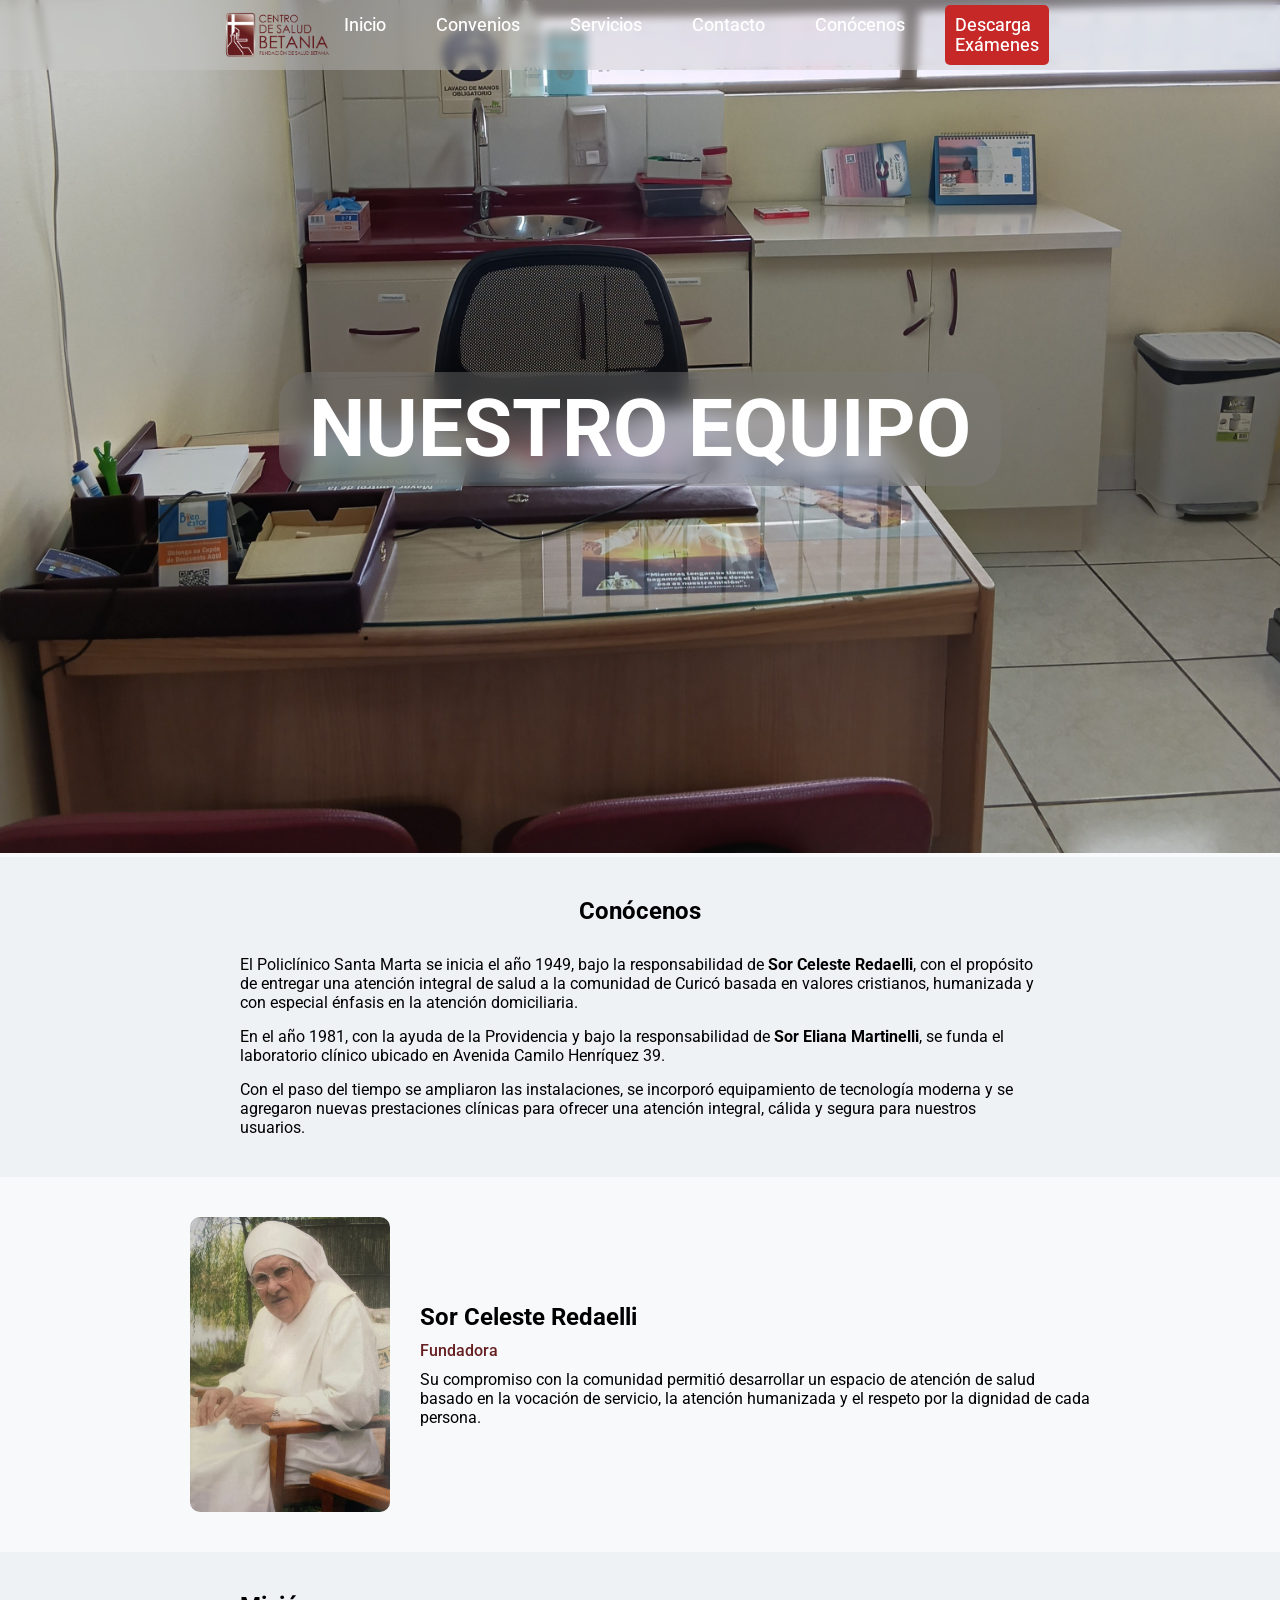
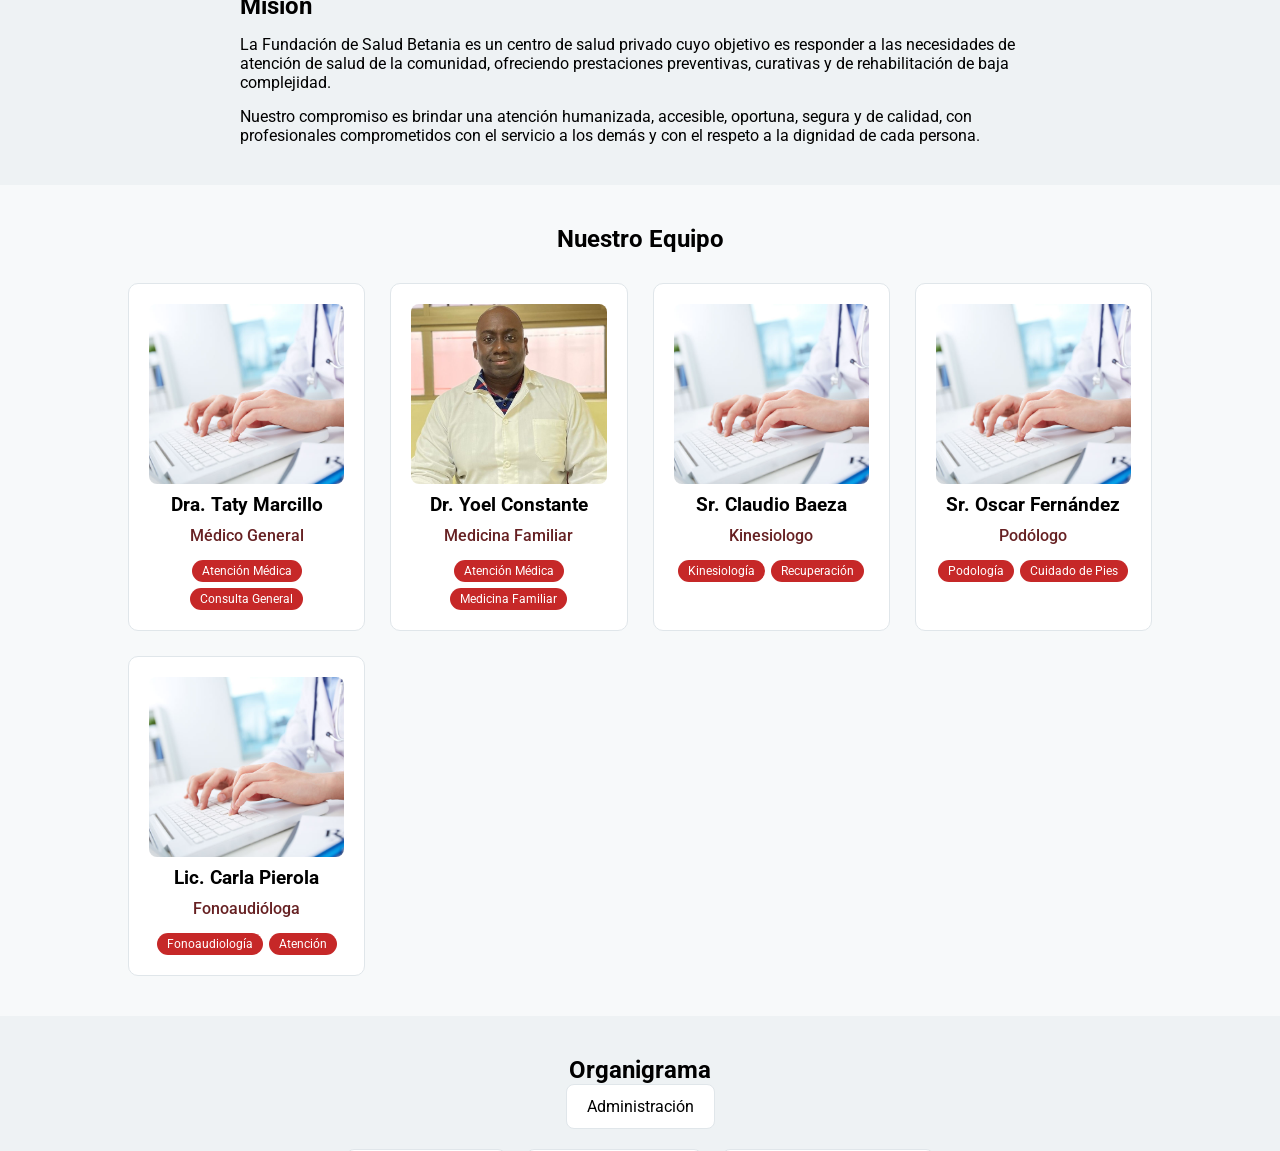
==== commit bc7f6487: "rev_3.0" ====
--- a/pages/conocenos.html
+++ b/pages/conocenos.html
@@ -19,8 +19,8 @@
         <a href="../pages/servicios.html">Servicios</a>
         <a href="../pages/contacto.html">Contacto</a>
         <a href="../pages/conocenos.html">Conócenos</a>
-        <a href="../pages/propaganda.html">Salud y Bienestar</a>
-        <a href="http://181.212.107.154" class="exam">Exámenes</a>
+        <!--<a href="../pages/propaganda.html">Salud y Bienestar</a>-->
+        <a href="http://181.212.107.154" class="exam">Descarga Exámenes</a>
       </section>
     </div>
   </header>
@@ -197,9 +197,9 @@
     </div>
 
     <div class="social_buttons">
-      <a href="" class="social"><img src="../res/whatsapp.png" alt=""></a>
-      <a href="" class="social"><img src="../res/instagram.png" alt=""></a>
-      <a href="" class="social"><img src="../res/facebook.png" alt=""></a>
+      <a href="https://wa.me/56961315370?text=Hola%20buenas,%20quiero%20consultar%20por%20las%20promociones%20activas%20que%20tengan%20disponible" class="social"><img src="/res/whatsapp.png" alt=""></a>
+      <a href="https://www.instagram.com/saludbetania/" class="social"><img src="/res/instagram.png" alt=""></a>
+      <a href="www.facebook.com/people/Centro-de-salud-bethania/100083549681803/" class="social"><img src="/res/facebook.png" alt=""></a>
     </div>
   </footer>
 </body>
--- a/styles/main_components.css
+++ b/styles/main_components.css
@@ -8,8 +8,8 @@
   --secondary_font: #fff;
 
   /* BASE COLORS */
-  --primary: #e14b4b;
-  --primary-hover: #c62828;
+  --primary: #c62828;
+  --primary-hover: #662022;
   --primary-hover-alpha: #c62828dd;
 
   --secondary: #8cba51;
@@ -77,7 +77,7 @@
   display: flex;
   justify-content: center;
 
-  background-color: rgba(124,124,124,0.2);
+  background-color: rgba(200,200,200,0.4);
   backdrop-filter: blur(4px);
 
   transition: all 0.4s ease;
@@ -86,7 +86,7 @@
 
 /* scroll status */
 header.scrolled {
-  background-color: rgba(124,124,124,0.6);
+  background-color: rgba(200, 200 ,200,0.8);
   box-shadow: 0 2px 10px rgba(0,0,0,0.1);
   backdrop-filter: blur(8px);
 }
@@ -113,6 +113,10 @@
   filter: none;
 }
 
+header a {
+  padding: 10px;
+}
+
 /* navegación */
 .navegation {
   display: flex;
@@ -130,6 +134,15 @@
 
 .header_container a:hover {
   color: var(--primary);
+}
+
+.exam {
+  border-radius: 5px;
+  background-color: var(--primary);
+}
+
+.header_container .exam:hover{
+  color: var(--background-main);
 }
 
 .menu_toggle { display: none; }
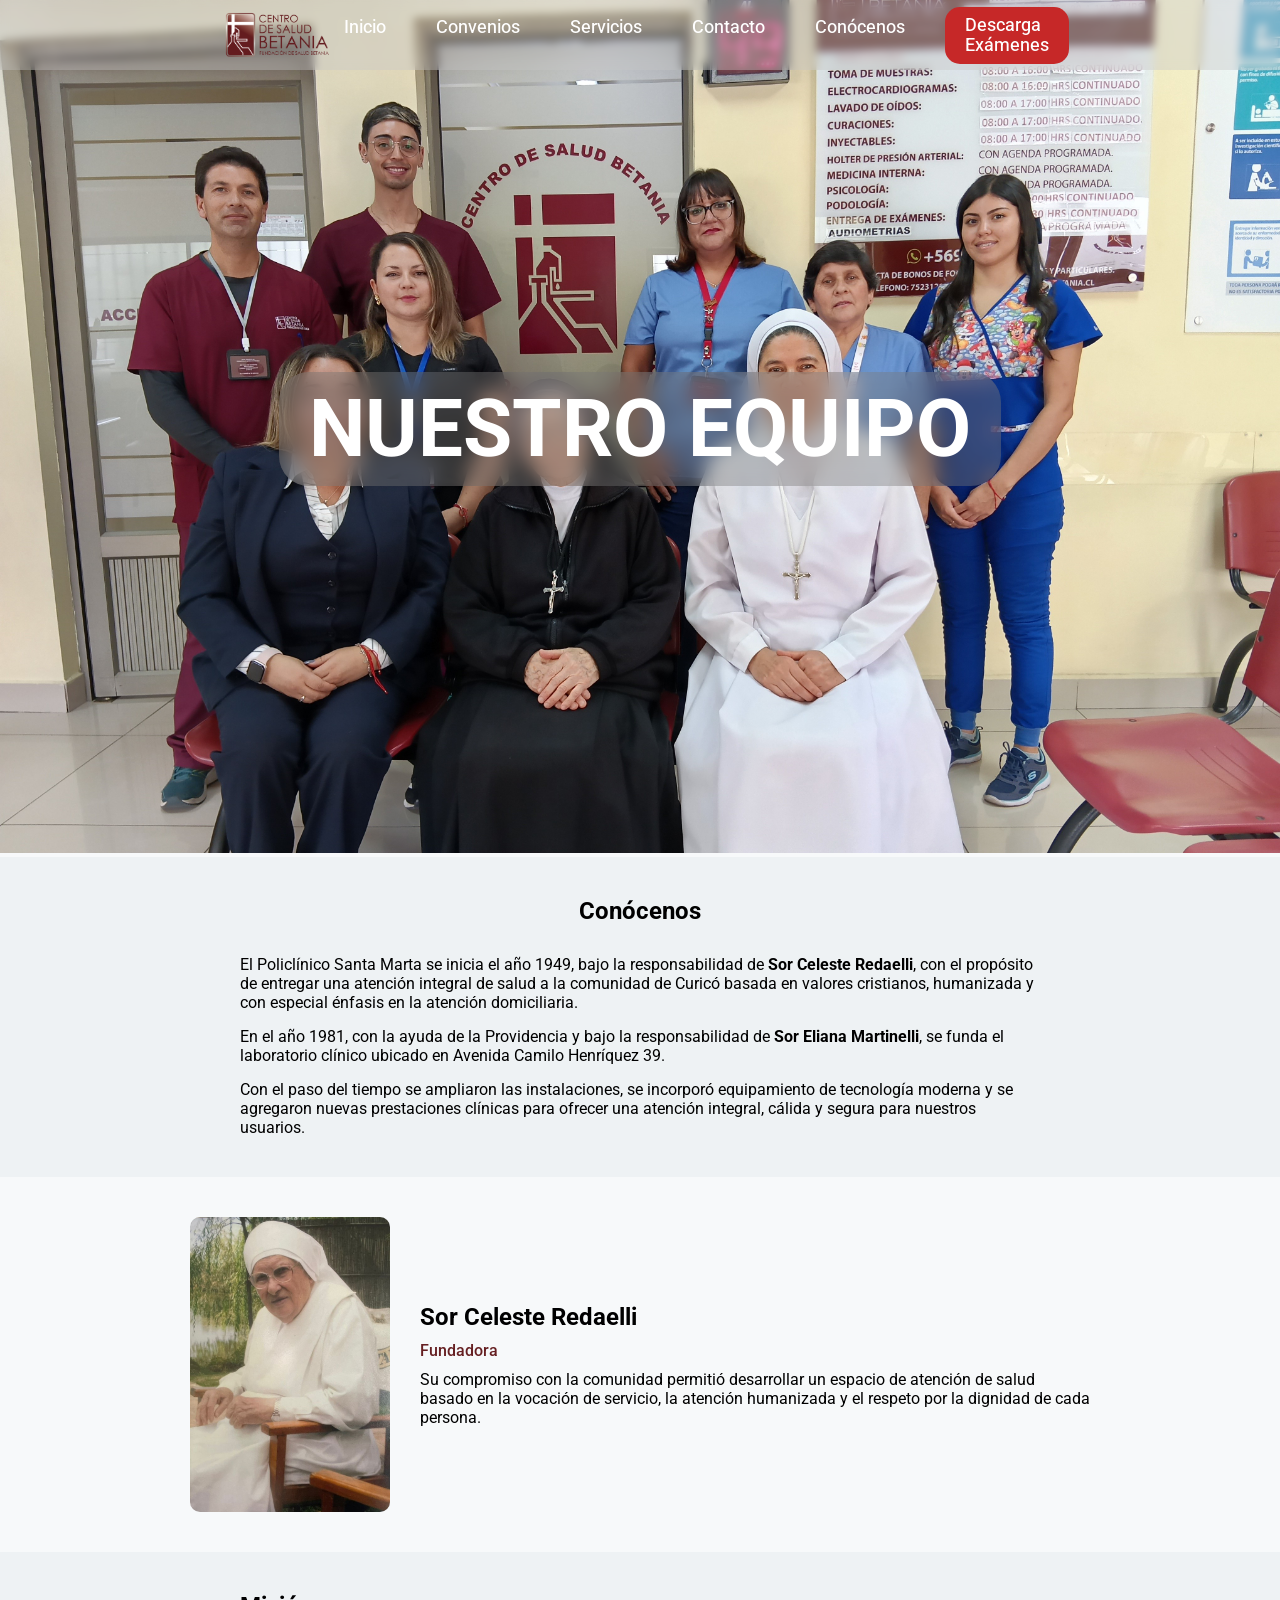
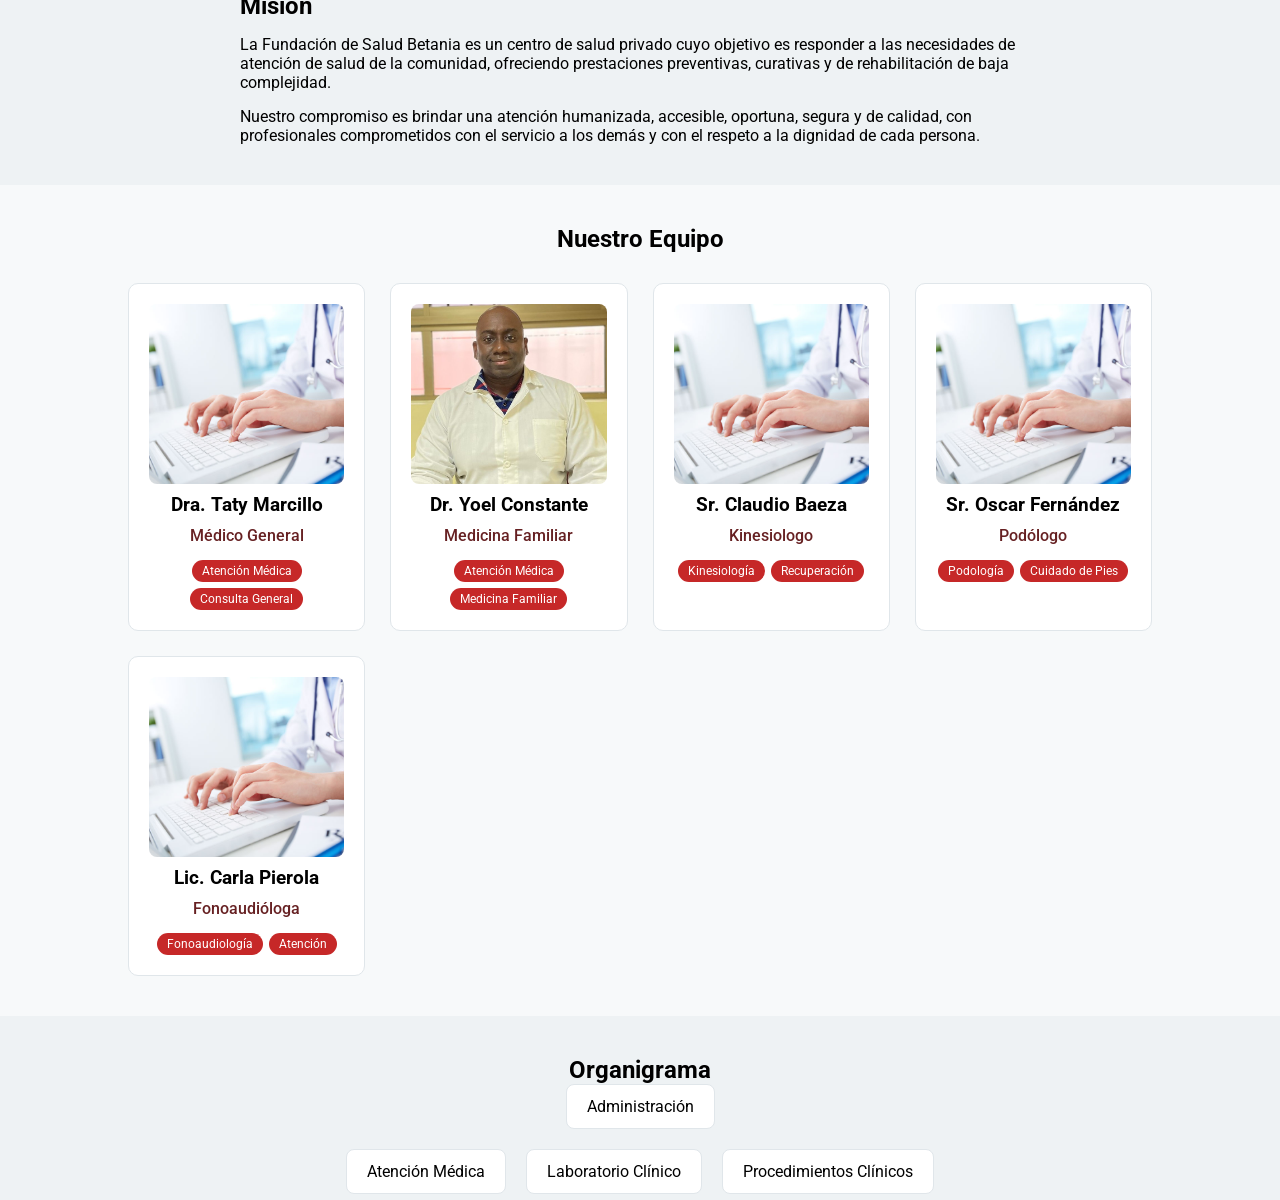
==== commit 9000f97c: "rev_3.3" ====
--- a/pages/conocenos.html
+++ b/pages/conocenos.html
@@ -3,6 +3,7 @@
 <head>
   <meta charset="UTF-8">
   <meta name="viewport" content="width=device-width, initial-scale=1.0">
+  <link rel="icon" type="image/png" href="/res/fav_ico.png">
   <link rel="stylesheet" href="/styles/main_components.css">
   <link rel="stylesheet" href="/styles/conocenos.css">
   <title>Conócenos | Cen. de Salud Betania</title>
@@ -29,8 +30,8 @@
   <main>
     <div class="title_banner">
       <picture>
-        <source srcset="/res/home/banner_5m.jpg" media="(max-width: 768px)">
-        <img src="../res/home/banner_5.jpg" alt="" width="100%">
+        <source srcset="/res/home/banner_7m.jpg" media="(max-width: 768px)">
+        <img src="../res/home/banner_7.jpg" alt="" width="100%">
       </picture>
       <h1>NUESTRO EQUIPO</h1>
     </div>
@@ -178,7 +179,7 @@
   <!-- CONTACT -->
   <footer>
     <div class="content">
-      <section>
+      <div>
         <h1>Centro de Salud Betania</h1>
         <div class="business_hours">
           <section>
@@ -189,11 +190,16 @@
             <p>08:00 a 13:00 - 14:00 a 18:00 </p>
           </section>
         </div>
-      </section>
+      </div>
       
-      <section class="extra">
-        
-      </section>
+      <div class="extra">
+        <h3>Av. Camilo Henríquez 39, Curicó</h3>
+        <a href="https://maps.app.goo.gl/4d31GP2ZfU43aGD99" target="_blank">Abrir MAPA</a>
+      </div>
+
+      <div class="end">
+        <h3>"Servir es de las manos, <br> Acoger es del corazón."</h3>
+      </div>
     </div>
 
     <div class="social_buttons">
@@ -201,6 +207,7 @@
       <a href="https://www.instagram.com/saludbetania/" class="social"><img src="/res/instagram.png" alt=""></a>
       <a href="www.facebook.com/people/Centro-de-salud-bethania/100083549681803/" class="social"><img src="/res/facebook.png" alt=""></a>
     </div>
+
   </footer>
 </body>
 <script src="../scripts/header.js"></script>
--- a/styles/main_components.css
+++ b/styles/main_components.css
@@ -29,6 +29,7 @@
   --background-main: #F7F9FA;
   --background-section: #EEF2F4;
   --background-card: #FFFFFF;
+  --background-dark: #888;
 
   /* UI */
   --border-light: #E0E6EA;
@@ -137,8 +138,9 @@
 }
 
 .exam {
-  border-radius: 5px;
+  border-radius: 15px;
   background-color: var(--primary);
+  padding: 8px 20px 9px;
 }
 
 .header_container .exam:hover{
@@ -185,15 +187,39 @@
 
 /* FOOTER */
 footer {
-  display: block;
+  display: flex;
+  flex-direction: column;
   padding: 40px 17%;
-
   background-color: var(--primary-hover);
   color: var(--white);
 }
 
-footer.content {
-  display: flex;
+footer .content {
+  display: grid;
+  grid-template-columns: repeat(3,1fr);
+  align-items: center;
+}
+
+footer .extra {
+  margin-top: 40px;
+  display: flex;
+  flex-direction: column;
+  align-items: center;
+}
+
+footer .extra a {
+  border-radius: 10px;
+  margin: 10px;
+  padding: 10px 15px;
+  text-decoration: none;
+  color: var(--secondary_font);
+  background-color: var(--primary);
+  font-weight: bolder;
+}
+
+footer .end {
+  font-style: italic;
+  text-align: end;
 }
 
 /* MOBILE VERSION */
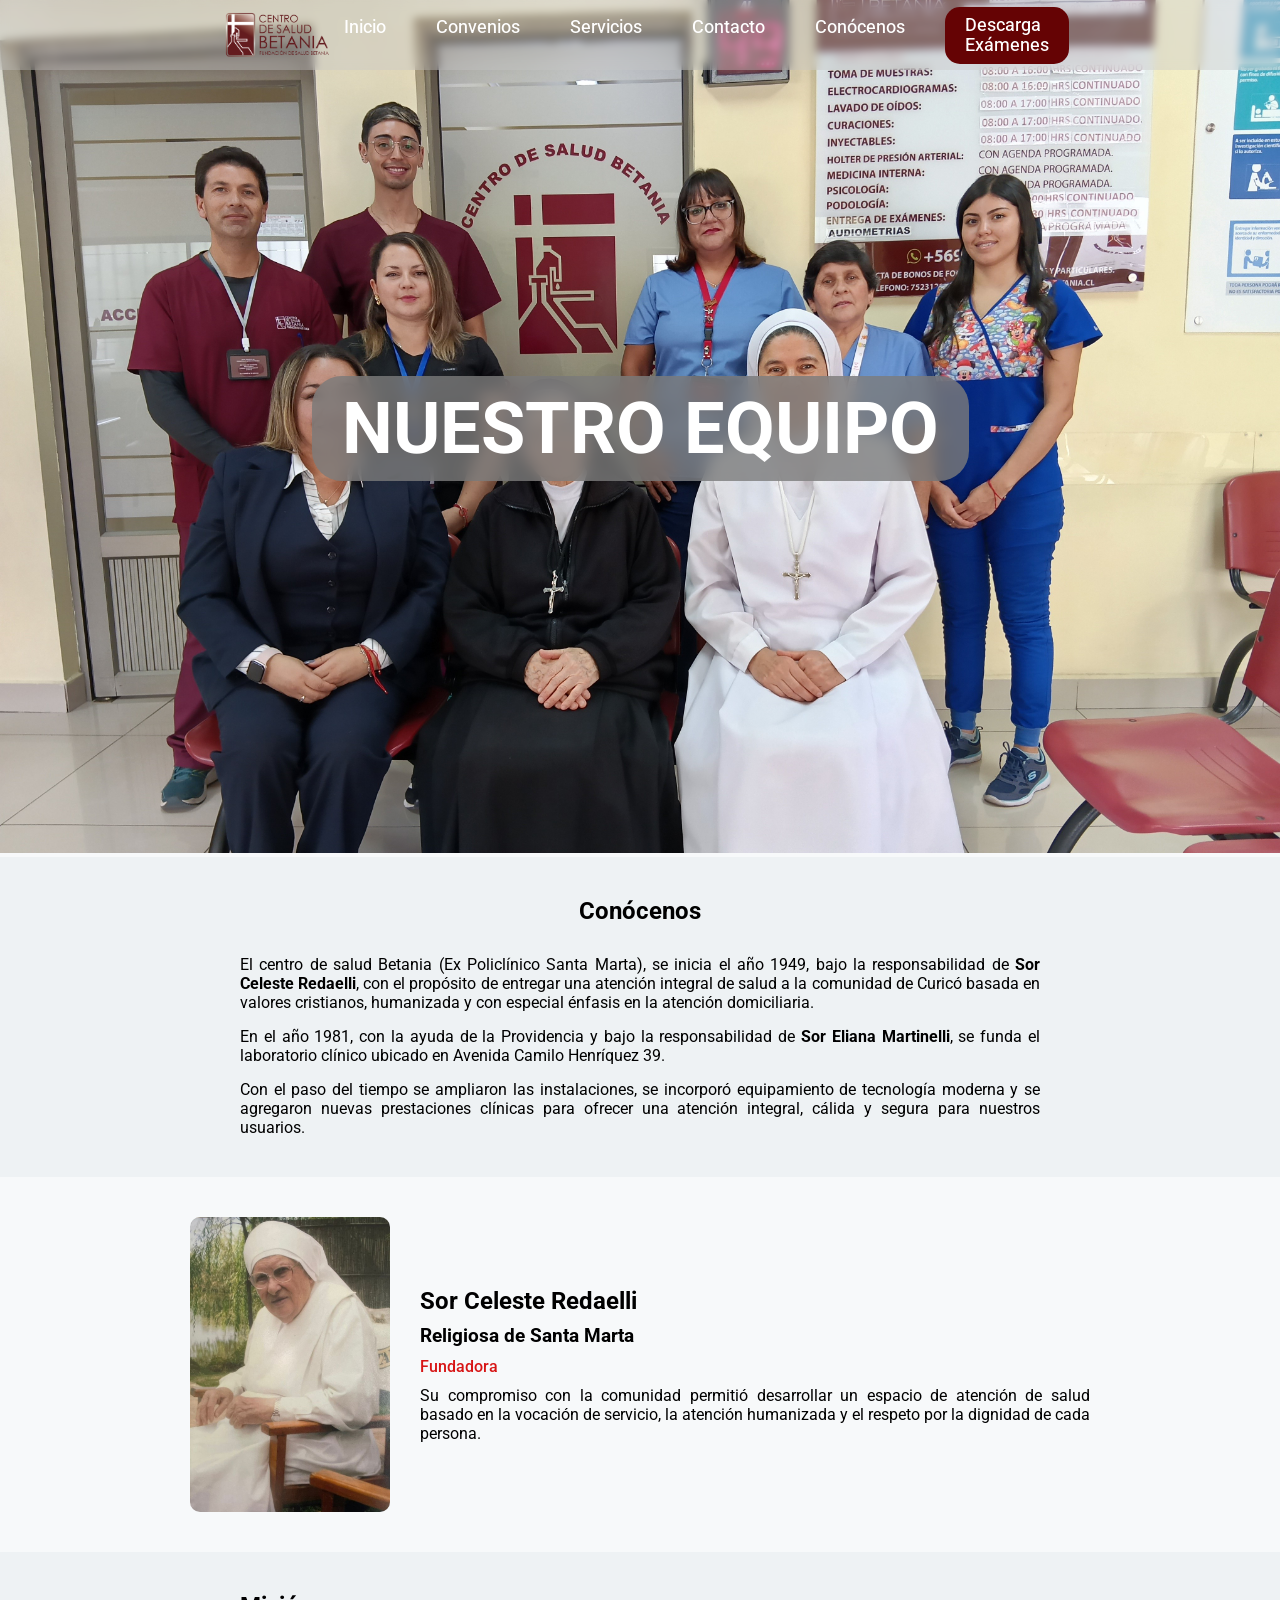
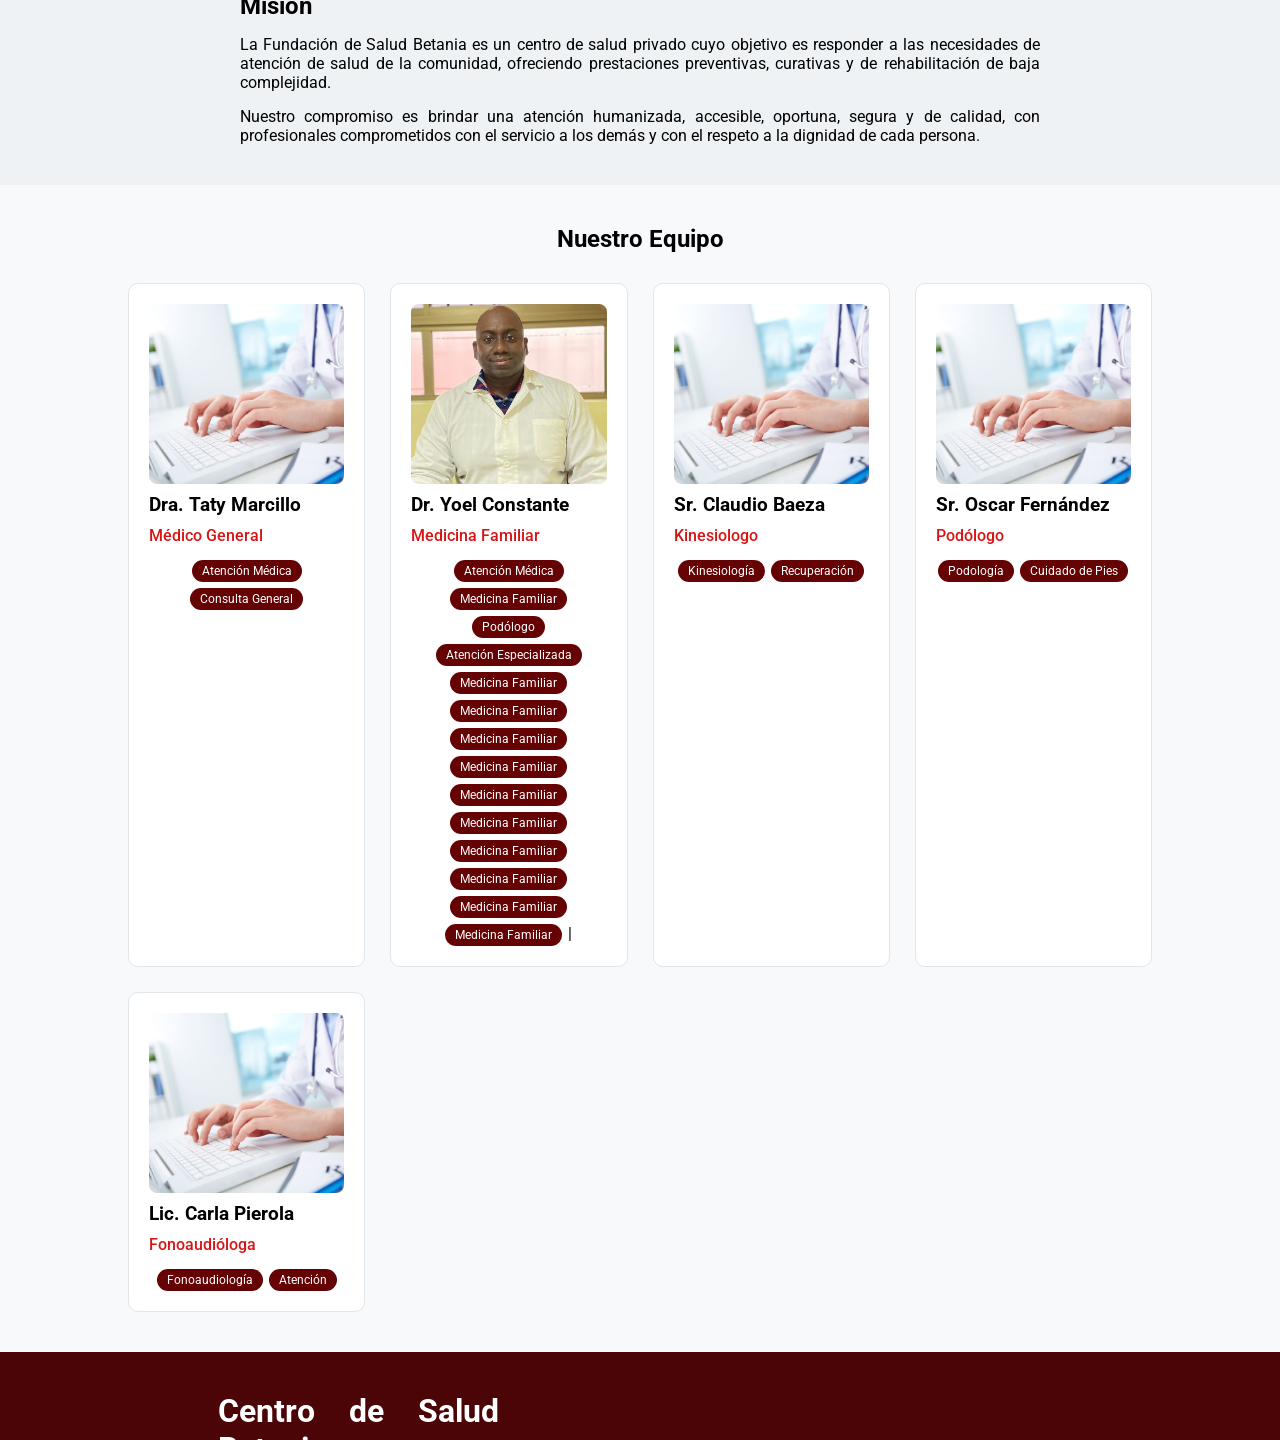
==== commit b42765c5: "rev_4.0" ====
--- a/pages/conocenos.html
+++ b/pages/conocenos.html
@@ -40,7 +40,7 @@
       <h1>Conócenos</h1>
       <div class="about_intro">
         <p>
-        El Policlínico Santa Marta se inicia el año 1949, bajo la responsabilidad de 
+        El centro de salud Betania (Ex Policlínico Santa Marta), se inicia el año 1949, bajo la responsabilidad de 
         <strong>Sor Celeste Redaelli</strong>, con el propósito de entregar una atención 
         integral de salud a la comunidad de Curicó basada en valores cristianos, 
         humanizada y con especial énfasis en la atención domiciliaria.
@@ -62,7 +62,7 @@
       <div class="founder_card">
       <img src="../res/team/SorCeleste1.jpeg" alt="Sor Celeste Redaelli">
         <div class="founder_text">
-          <h2>Sor Celeste Redaelli</h2>
+          <h2>Sor Celeste Redaelli<h3>Religiosa de Santa Marta</h3></h2>
           <p class="role">Fundadora</p>
           <p>
           Su compromiso con la comunidad permitió desarrollar un espacio de atención 
@@ -121,6 +121,18 @@
           <div class="badges">
             <span class="badge">Atención Médica</span>
             <span class="badge">Medicina Familiar</span>
+            <span class="badge">Podólogo</span>
+            <span class="badge">Atención Especializada</span>
+            <span class="badge">Medicina Familiar</span>
+            <span class="badge">Medicina Familiar</span>
+            <span class="badge">Medicina Familiar</span>
+            <span class="badge">Medicina Familiar</span>
+            <span class="badge">Medicina Familiar</span>
+            <span class="badge">Medicina Familiar</span>
+            <span class="badge">Medicina Familiar</span>
+            <span class="badge">Medicina Familiar</span>
+            <span class="badge">Medicina Familiar</span>
+            <span class="badge">Medicina Familiar</span>|
           </div>
         </article>
 
@@ -156,6 +168,7 @@
       </div>
     </section>
 
+    <!--
     <section class="organigrama_section">
       <h2>Organigrama</h2>
       <div class="organigrama">
@@ -174,7 +187,7 @@
         </div>
       </div>
     </section>
-  </main>
+  </main>-->
 
   <!-- CONTACT -->
   <footer>
--- a/styles/main_components.css
+++ b/styles/main_components.css
@@ -8,11 +8,13 @@
   --secondary_font: #fff;
 
   /* BASE COLORS */
-  --primary: #c62828;
-  --primary-hover: #662022;
-  --primary-hover-alpha: #c62828dd;
-
-  --secondary: #8cba51;
+  --primary: #650304;
+  --primary-hover: #d71515;
+  --primary-hover-alpha: #650304dd;
+
+  --secondary: #1a0a0e;
+  --thirdary: #33080b;
+  --fourthary: #4c0507;
 
   /* STATUS */
   --success: #2E7D32;
@@ -161,12 +163,12 @@
 
 .title_banner h1 {
   position: absolute;
-  font-size: 5rem;
+  font-size: 4.5rem;
   text-align: center;
   font-weight: bolder;
   color: var(--background-card);
-  background-color: rgba(124,124,124,0.4);
-  backdrop-filter: blur(10px);
+  background-color: rgba(124,124,124,0.8);
+  backdrop-filter: blur(8px);
   padding: 10px 30px;
   border-radius: 30px;
 }
@@ -190,7 +192,7 @@
   display: flex;
   flex-direction: column;
   padding: 40px 17%;
-  background-color: var(--primary-hover);
+  background-color: var(--fourthary);
   color: var(--white);
 }
 
--- a/styles/conocenos.css
+++ b/styles/conocenos.css
@@ -1,3 +1,6 @@
+* {
+  text-align: justify;
+}
 
 .about_container{
 padding:40px 10%;
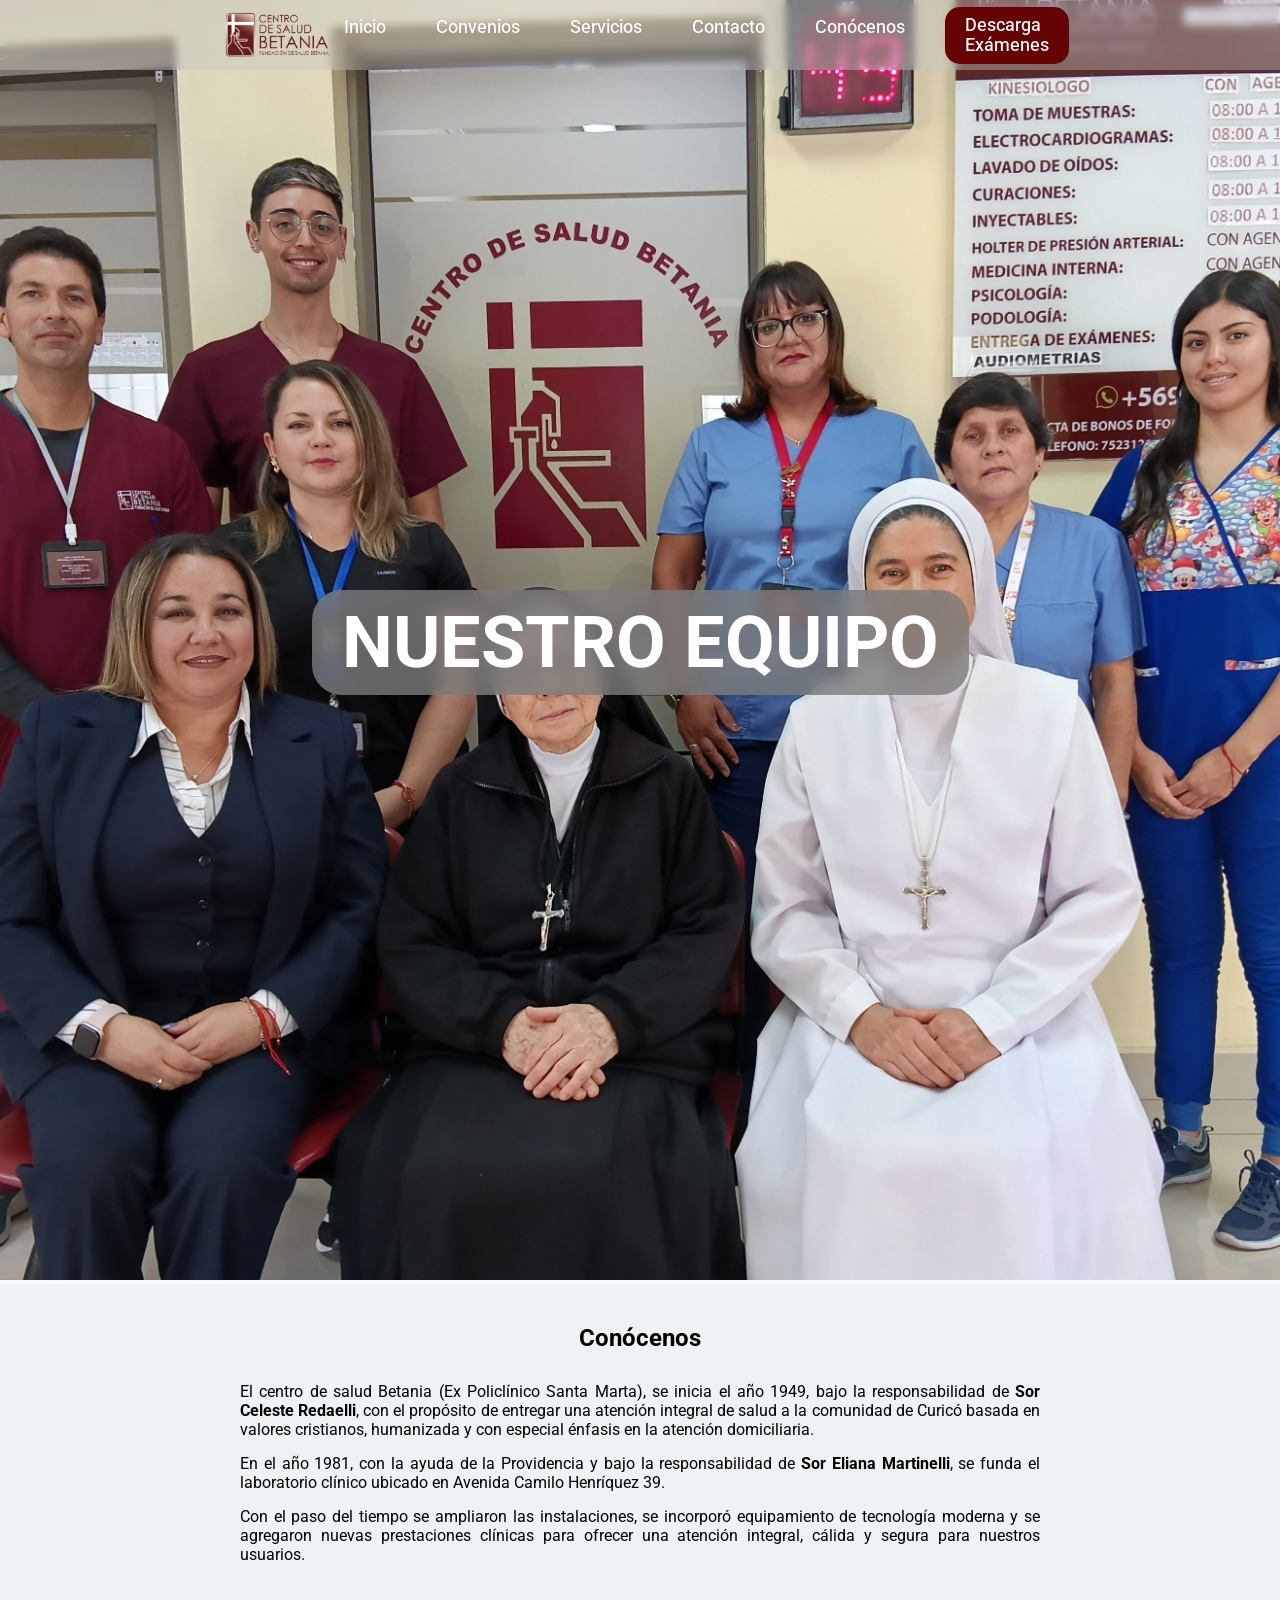
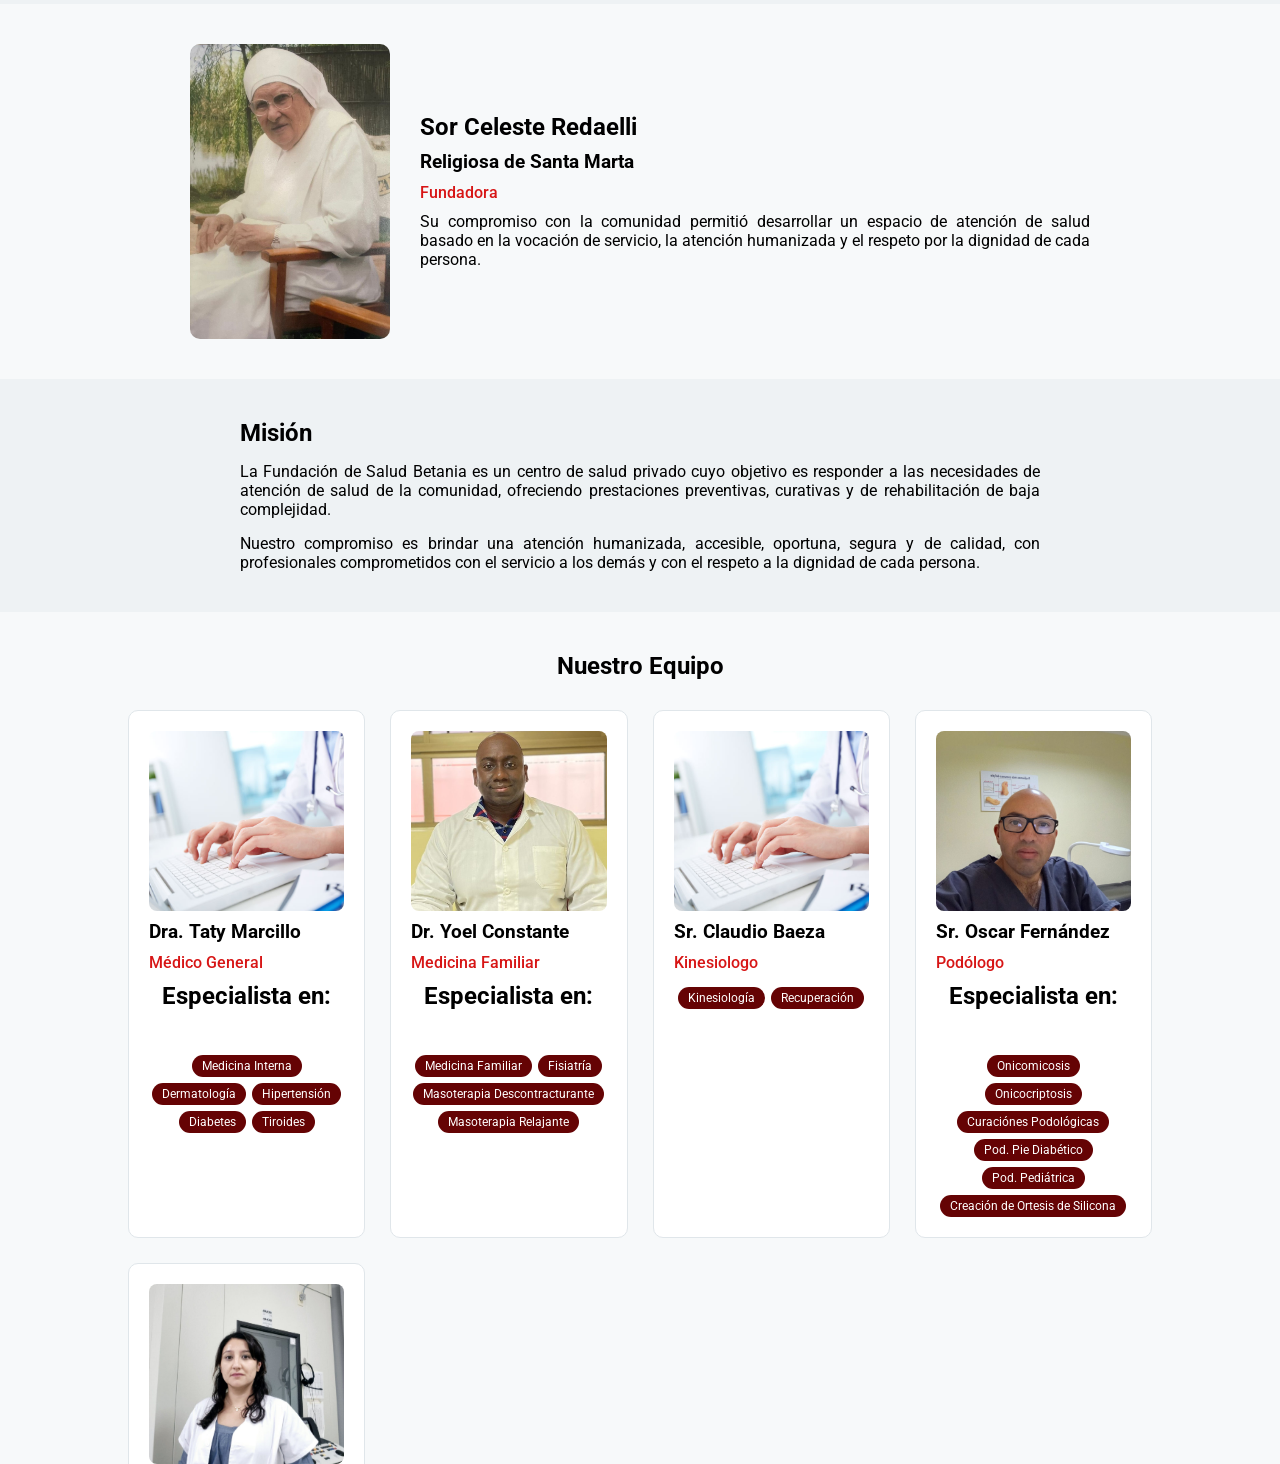
==== commit ff6eb1ac: "rev_4.2" ====
--- a/pages/conocenos.html
+++ b/pages/conocenos.html
@@ -108,9 +108,13 @@
           <img src="../res/team/taty.jpg" alt="Dra Taty">
           <h3>Dra. Taty Marcillo</h3>
           <p class="role">Médico General</p>
-          <div class="badges">
-            <span class="badge">Atención Médica</span>
-            <span class="badge">Consulta General</span>
+          <h2 class="badge_title">Especialista en: </h2> 
+          <div class="badges">
+            <span class="badge">Medicina Interna</span>
+            <span class="badge">Dermatología</span>
+            <span class="badge">Hipertensión</span>
+            <span class="badge">Diabetes</span>
+            <span class="badge">Tiroides</span>
           </div>
         </article>
 
@@ -118,21 +122,12 @@
           <img src="../res/team/doctorjoel2.jpeg" alt="Dr Yoel">
           <h3>Dr. Yoel Constante</h3>
           <p class="role">Medicina Familiar</p>
-          <div class="badges">
-            <span class="badge">Atención Médica</span>
+          <h2 class="badge_title">Especialista en:</h2>
+          <div class="badges">
             <span class="badge">Medicina Familiar</span>
-            <span class="badge">Podólogo</span>
-            <span class="badge">Atención Especializada</span>
-            <span class="badge">Medicina Familiar</span>
-            <span class="badge">Medicina Familiar</span>
-            <span class="badge">Medicina Familiar</span>
-            <span class="badge">Medicina Familiar</span>
-            <span class="badge">Medicina Familiar</span>
-            <span class="badge">Medicina Familiar</span>
-            <span class="badge">Medicina Familiar</span>
-            <span class="badge">Medicina Familiar</span>
-            <span class="badge">Medicina Familiar</span>
-            <span class="badge">Medicina Familiar</span>|
+            <span class="badge">Fisiatría</span>
+            <span class="badge">Masoterapia Descontracturante</span>
+            <span class="badge">Masoterapia Relajante</span>
           </div>
         </article>
 
@@ -147,22 +142,31 @@
         </article>
 
         <article class="team_card">
-          <img src="../res/team/taty.jpg" alt="Esp María">
+          <img src="../res/team/oscar.jpg" alt="Sr. Oscar">
           <h3>Sr. Oscar Fernández</h3>
           <p class="role">Podólogo</p>
-          <div class="badges">
-            <span class="badge">Podología</span>
-            <span class="badge">Cuidado de Pies</span>
-          </div>
-        </article>
-
-        <article class="team_card">
-          <img src="../res/team/taty.jpg" alt="Esp María">
+          <h2 class="badge_title">Especialista en: </h2> 
+          <div class="badges">
+            <span class="badge">Onicomicosis</span>
+            <span class="badge">Onicocriptosis</span>
+            <span class="badge">Curaciónes Podológicas</span>
+            <span class="badge">Pod. Pie Diabético</span>
+            <span class="badge">Pod. Pediátrica</span>
+            <span class="badge">Creación de Ortesis de Silicona</span>
+          </div>
+        </article>
+
+        <article class="team_card">
+          <img src="../res/team/carla.jpg" alt="Carla">
           <h3>Lic. Carla Pierola</h3>
           <p class="role">Fonoaudióloga</p>
-          <div class="badges">
-            <span class="badge">Fonoaudiología</span>
-            <span class="badge">Atención</span>
+          <h2 class="badge_title">Especialista en: </h2> 
+          <div class="badges">
+            <span class="badge">Rehabilitación Vestibular</span>
+            <span class="badge">Evaluación de Pacientes</span>
+            <span class="badge">Eval. Pérdida Auditiva</span>
+            <span class="badge">Eval. Alteraciones del Equilibrio</span>
+            <span class="badge">Hipofunción Vestibular</span>
           </div>
         </article>
       </div>
--- a/styles/main_components.css
+++ b/styles/main_components.css
@@ -39,6 +39,8 @@
 
   /* EXTRA */
   --deal: #6cd9e7;
+  --wsp: #29A71A;
+  --mail: #2196F3;
 }
 
 /* RESET / BASE */
@@ -232,10 +234,16 @@
   }
   
   .title_banner h1 {
-    font-size: 2rem;
-    text-align: center;
+    font-size: 1.5rem;
+    text-align: end;
     padding: auto;
     margin: 10px 10px;
+    align-self: flex-end;
+    
+    color: var(--background-card);
+    background-color: rgba(124,124,124,0.4);
+    backdrop-filter: blur(8px);
+    border-radius: 10px;
   }
 
   /*  NAV MENU */
@@ -278,4 +286,23 @@
     background: var(--primary-hover-alpha);
     transition: background 0.4s ease;
   }
+
+  footer {
+    padding: 40px;
+  }
+
+  footer .content{
+    display: flex;
+    flex-direction: column;
+  }
+
+  footer .content h1 {
+    font-size: 1.5rem;
+  }
+
+  footer .extra{
+    font-size: 0.9rem;
+    flex-direction: column;
+    margin-bottom: 20px;
+  }
 }
--- a/styles/conocenos.css
+++ b/styles/conocenos.css
@@ -23,7 +23,6 @@
 
 
 /* FUNDADORA */
-
 .founder_section{
   padding:40px 10%;
   background:var(--background-main);
@@ -112,6 +111,11 @@
 border-radius:8px;
 }
 
+.badge_title {
+  margin: 0;
+  padding: 0;
+}
+
 .badges{
 display:flex;
 flex-wrap:wrap;
@@ -163,4 +167,13 @@
   .founder_card{
     flex-direction: column;
   }
+
+  .about_container{ padding:40px 8%; }
+  .founder_section{ padding:40px 8%; }
+  .mission_section{ padding:40px 8%; }
+
+  h2.badge_title {
+    margin-bottom: 0;
+    padding: 0;
+  }
 }
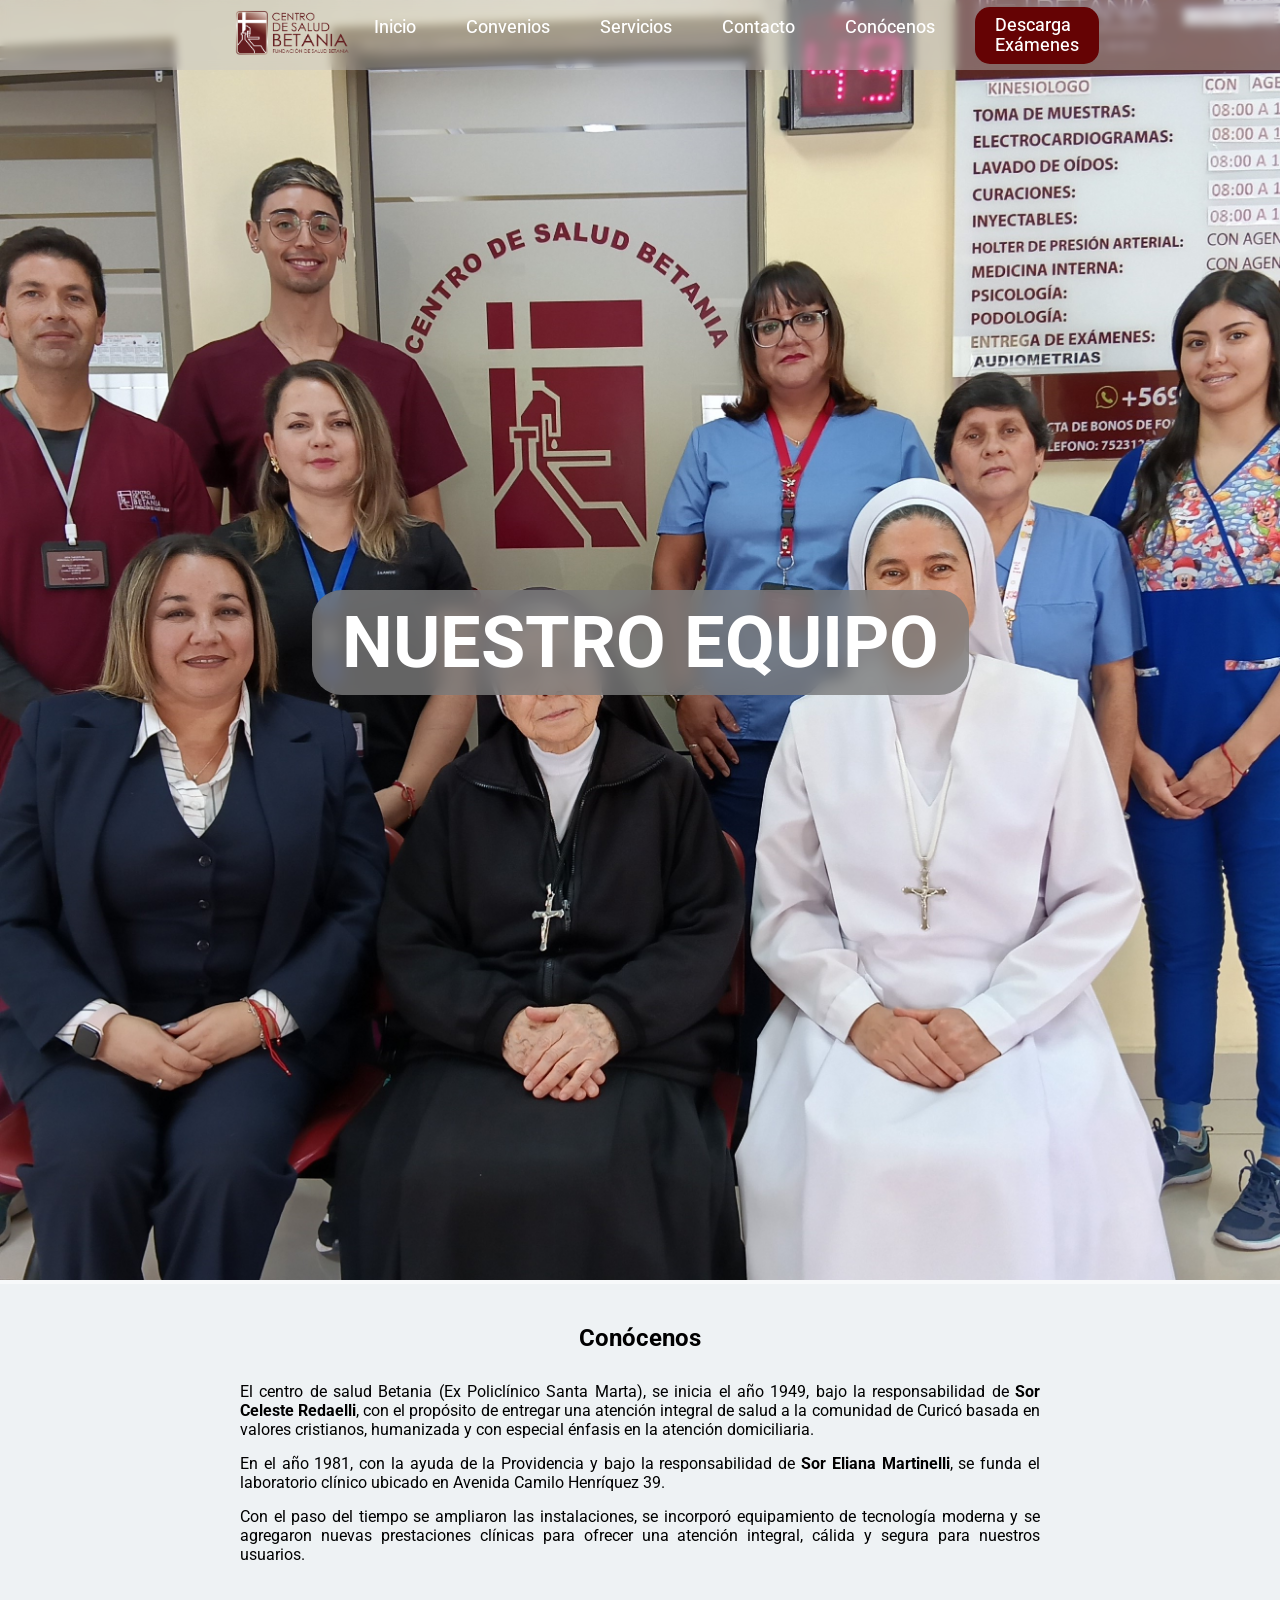
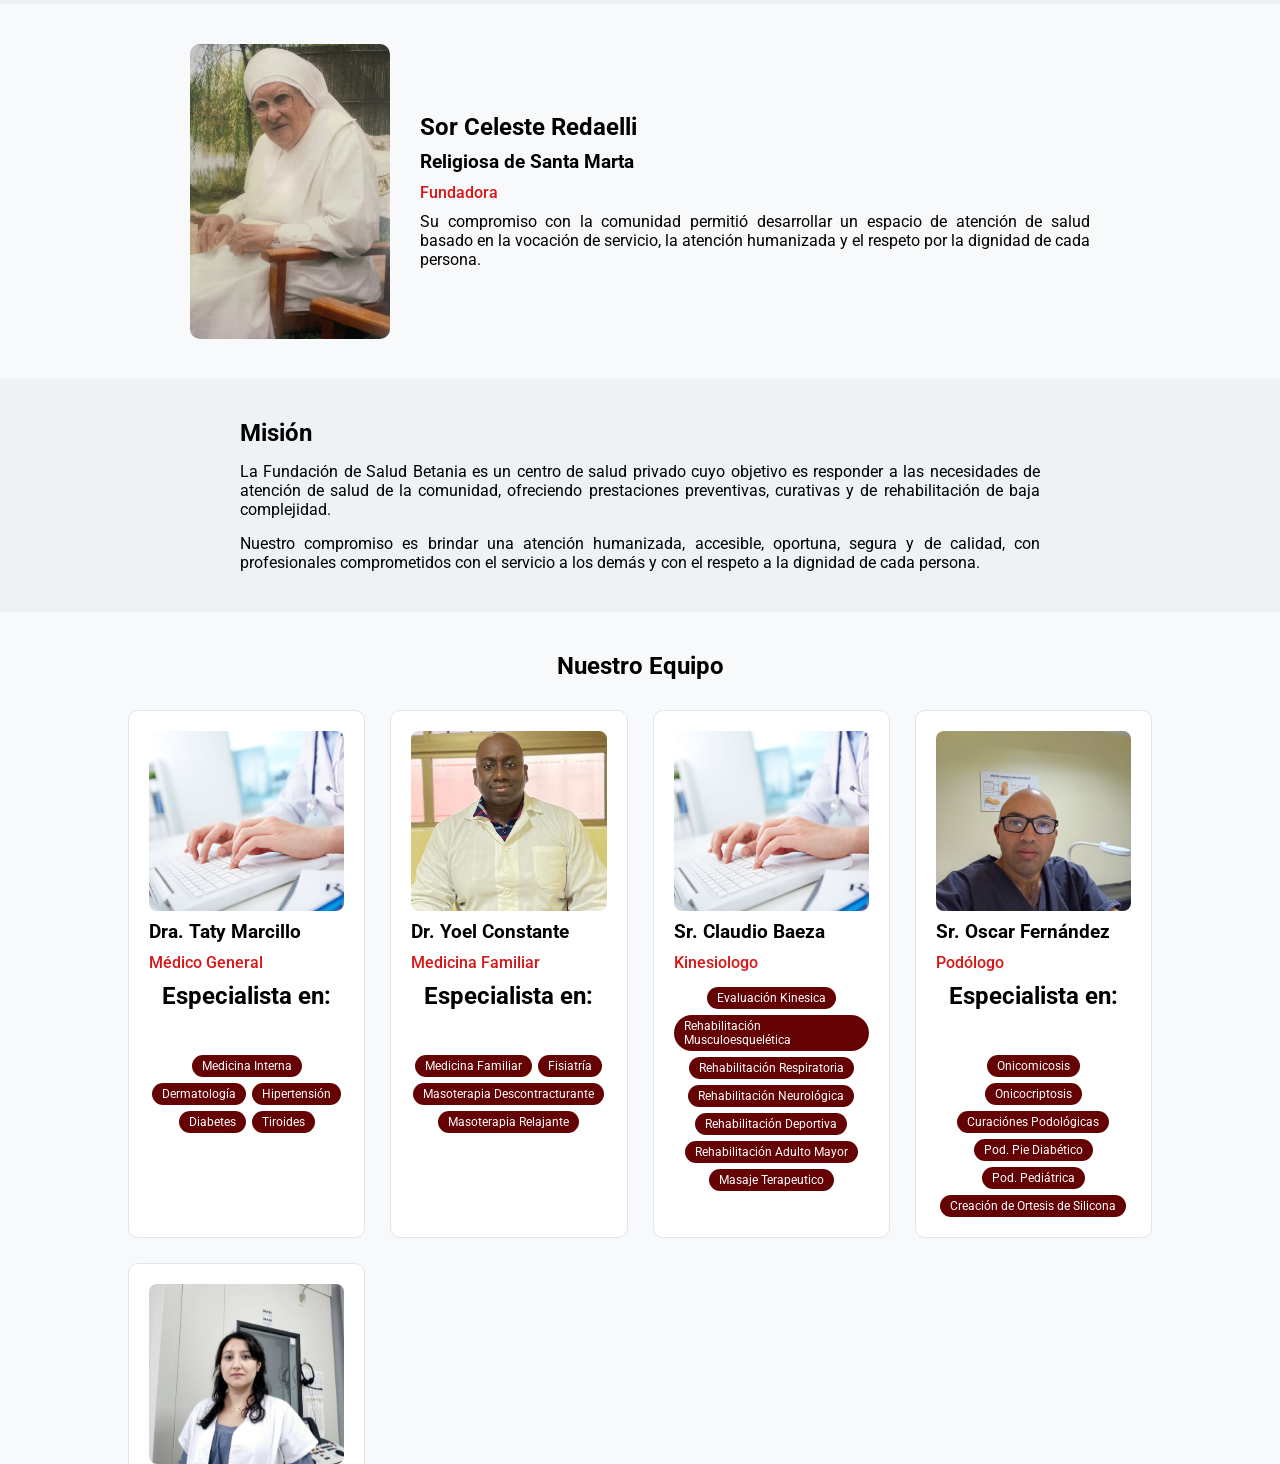
==== commit f6cae97c: "rev_final_2" ====
--- a/pages/conocenos.html
+++ b/pages/conocenos.html
@@ -12,7 +12,7 @@
   <!-- NAVEGATION -->
   <header>
     <div class="header_container">
-      <img src="../res/image.png" alt="">
+      <a href="/index.html"><img src="/res/image.png" alt=""></a>
       <button class="menu_toggle" id="menu-toggle">☰</button>
       <section class="navegation" id="nav">
         <a href="../index.html">Inicio</a>
@@ -136,8 +136,13 @@
           <h3>Sr. Claudio Baeza</h3>
           <p class="role">Kinesiologo</p>
           <div class="badges">
-            <span class="badge">Kinesiología</span>
-            <span class="badge">Recuperación</span>
+            <span class="badge">Evaluación Kinesica</span>
+            <span class="badge">Rehabilitación Musculoesquelética</span>
+            <span class="badge">Rehabilitación Respiratoria</span>
+            <span class="badge">Rehabilitación Neurológica</span>
+            <span class="badge">Rehabilitación Deportiva</span>
+            <span class="badge">Rehabilitación Adulto Mayor</span>
+            <span class="badge">Masaje Terapeutico</span>
           </div>
         </article>
 
@@ -222,7 +227,7 @@
     <div class="social_buttons">
       <a href="https://wa.me/56961315370?text=Hola%20buenas,%20quiero%20consultar%20por%20las%20promociones%20activas%20que%20tengan%20disponible" class="social"><img src="/res/whatsapp.png" alt=""></a>
       <a href="https://www.instagram.com/saludbetania/" class="social"><img src="/res/instagram.png" alt=""></a>
-      <a href="www.facebook.com/people/Centro-de-salud-bethania/100083549681803/" class="social"><img src="/res/facebook.png" alt=""></a>
+      <a href="https://www.facebook.com/people/Centro-de-salud-bethania/100083549681803/" class="social"><img src="/res/facebook.png" alt=""></a>
     </div>
 
   </footer>
